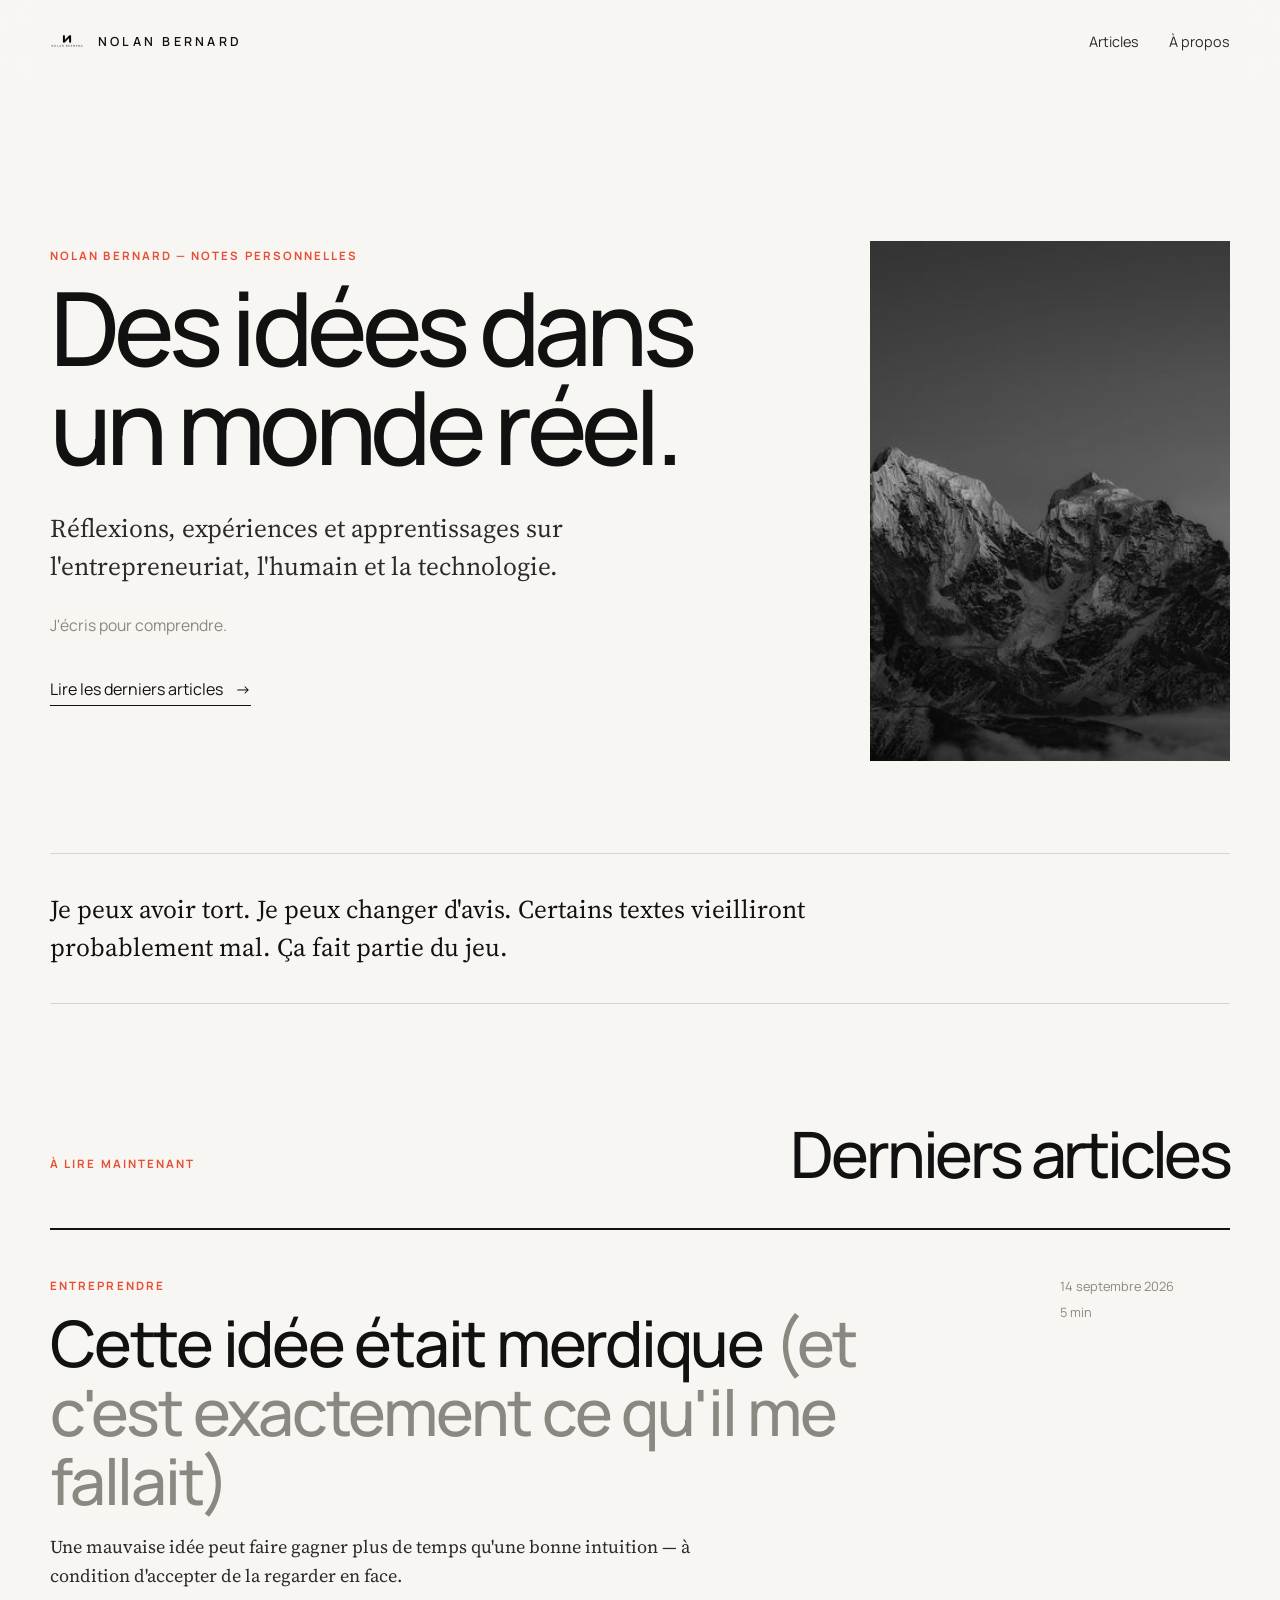
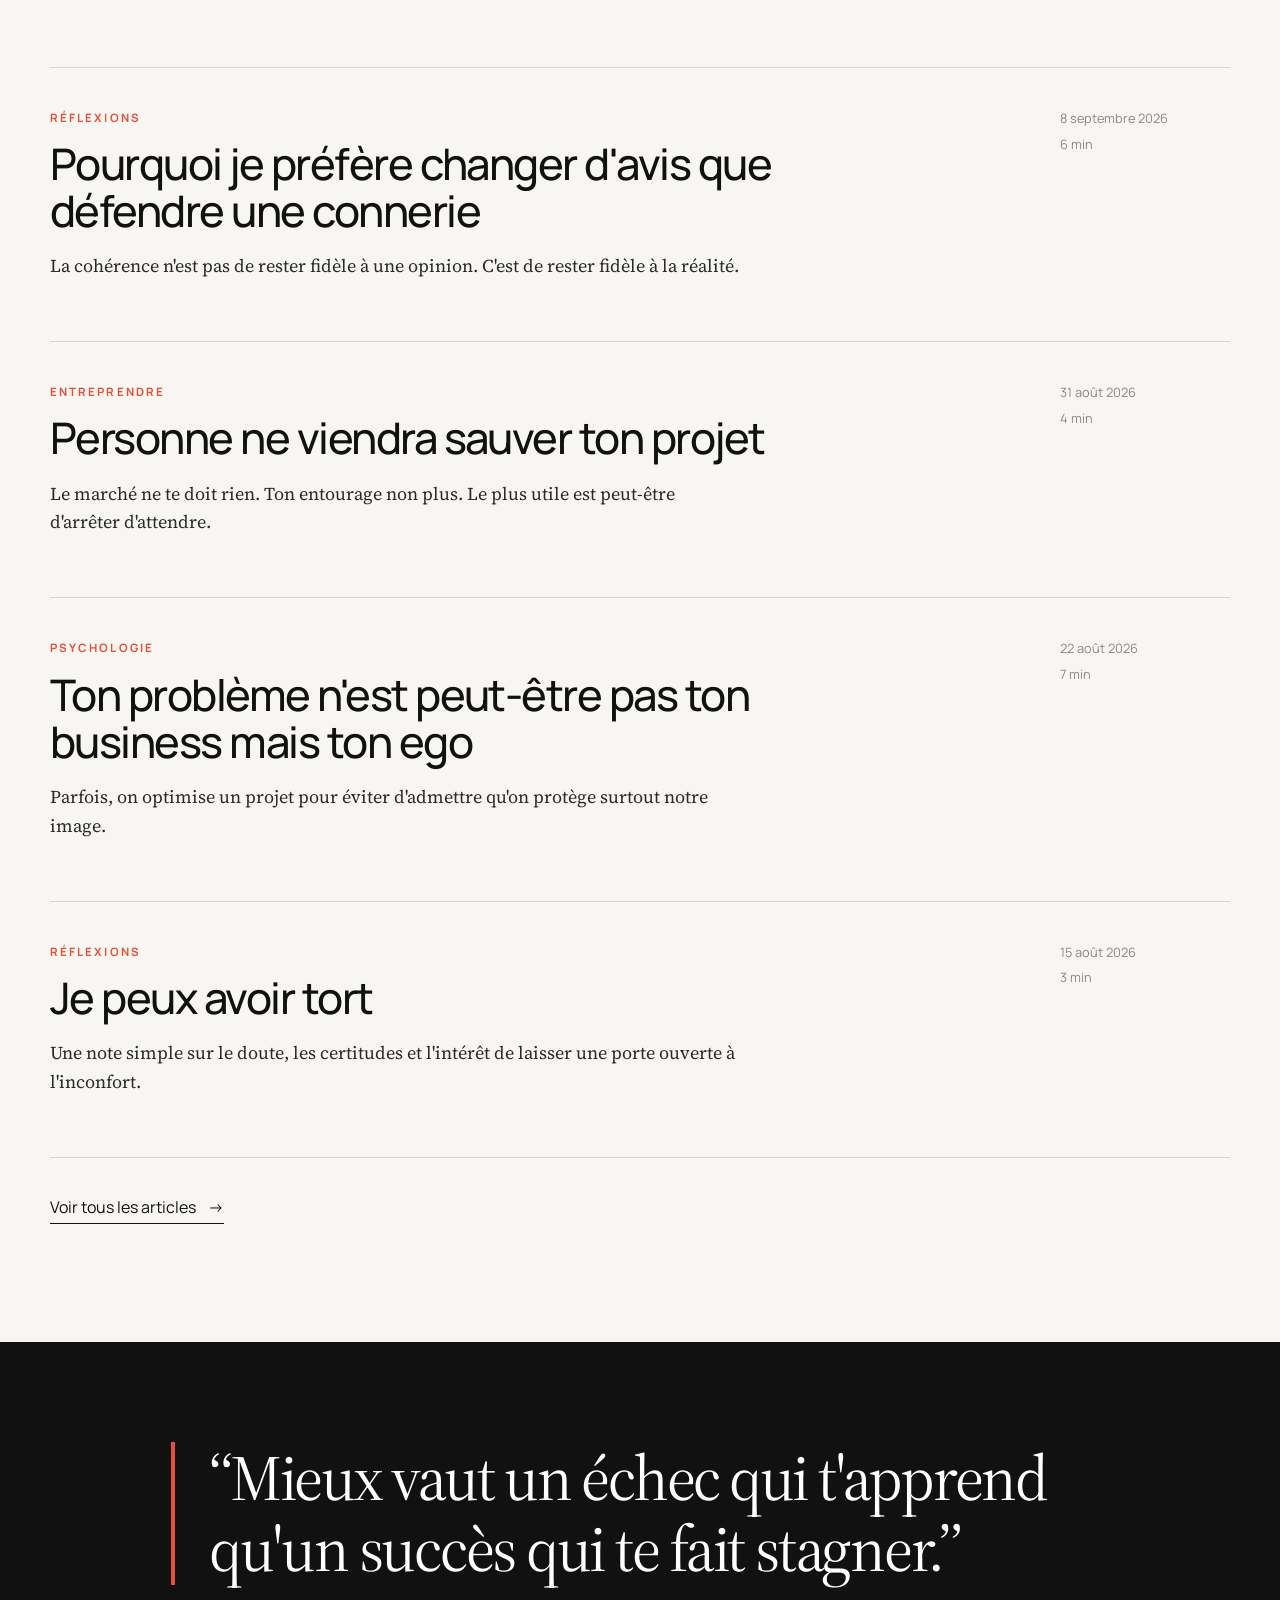
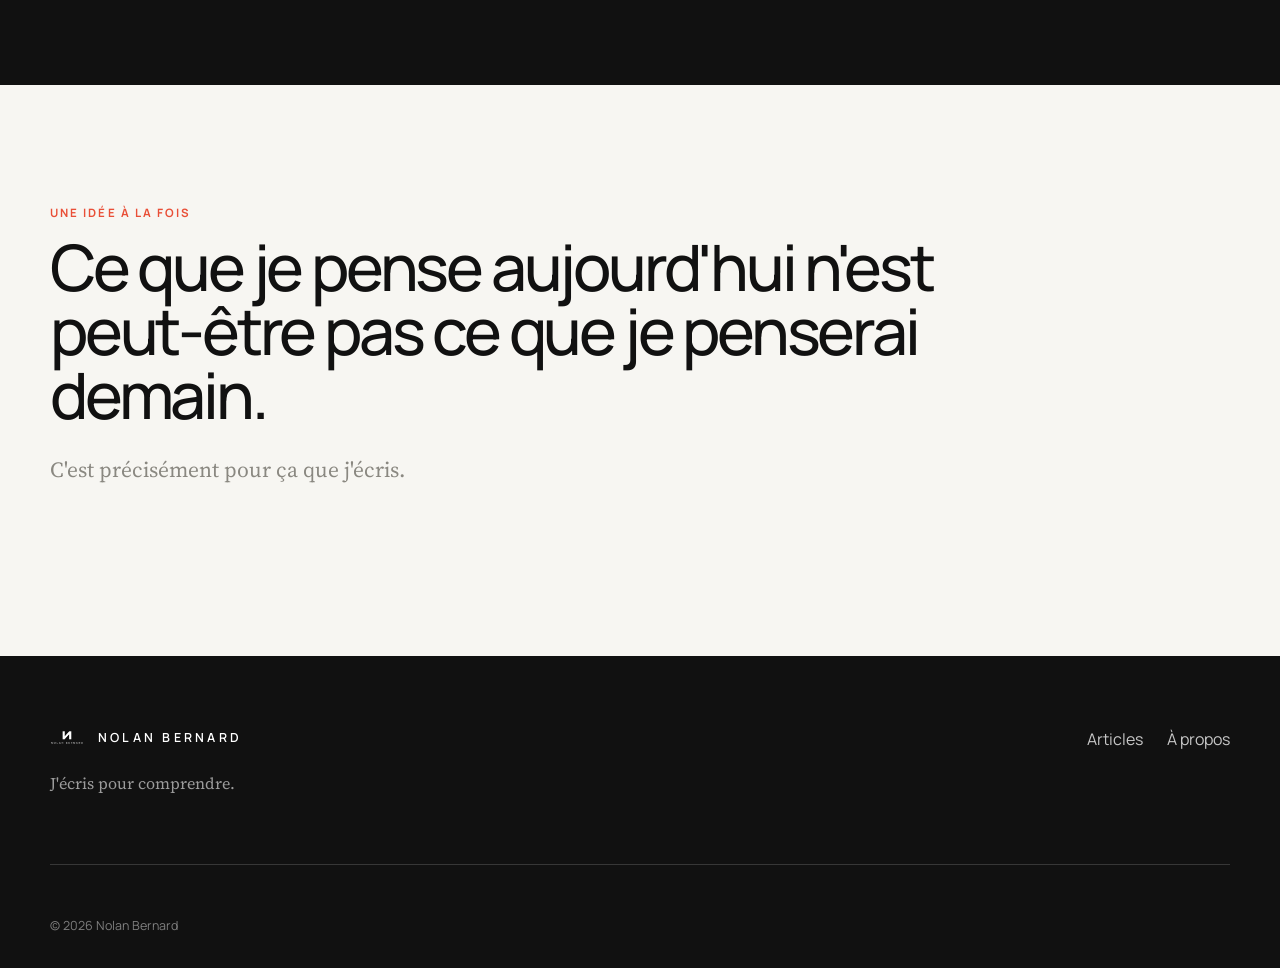
==== index.html @ 6514523e "Update index.html" ====
<!DOCTYPE html>
<html lang="fr">

<head>
  <meta charset="UTF-8">

  <meta name="viewport" content="width=device-width, initial-scale=1.0">

  <title>Nolan Bernard — Des idées dans un monde réel.</title>

  <meta
    name="description"
    content="Réflexions, expériences et apprentissages sur l'entrepreneuriat, l'humain et la technologie. J'écris pour comprendre."
  >

  <meta
    property="og:title"
    content="Nolan Bernard — Des idées dans un monde réel."
  >

  <meta
    property="og:description"
    content="Réflexions, expériences et apprentissages sur l'entrepreneuriat, l'humain et la technologie."
  >

  <meta property="og:type" content="website">

  <meta
    property="og:image"
    content="assets/logo-black.png"
  >

  <meta
    property="og:url"
    content="https://nolanbernard.fr/"
  >

  <link
    rel="icon"
    href="assets/favicon.png"
    type="image/png"
  >

  <link
    rel="preconnect"
    href="https://fonts.googleapis.com"
  >

  <link
    rel="preconnect"
    href="https://fonts.gstatic.com"
    crossorigin
  >

  <link
    href="https://fonts.googleapis.com/css2?family=Manrope:wght@400;500;600;700&family=Source+Serif+4:opsz,wght@8..60,400;8..60,500;8..60,600&display=swap"
    rel="stylesheet"
  >

  <link
    rel="stylesheet"
    href="style.css"
  >
</head>

<body>

  <header class="site-header" data-header>

    <div class="shell header-inner">

      <a
        class="brand"
        href="index.html"
        aria-label="Accueil Nolan Bernard"
      >

        <img
          src="assets/logo-black.png"
          alt="Logo Nolan Bernard"
          class="brand-logo"
          onerror="this.hidden=true"
        >

        <span class="brand-wordmark">
          NOLAN BERNARD
        </span>

      </a>

      <button
        class="menu-toggle"
        type="button"
        aria-label="Ouvrir le menu"
        aria-expanded="false"
        aria-controls="main-nav"
        data-menu-toggle
      >

        <span></span>
        <span></span>

      </button>

      <nav
        class="main-nav"
        id="main-nav"
        aria-label="Navigation principale"
        data-nav
      >

        <a href="articles.html">
          Articles
        </a>

        <a href="a-propos.html">
          À propos
        </a>

      </nav>

    </div>

  </header>


  <main>

    <!-- HERO -->

    <section class="hero shell reveal">

      <div class="hero-copy">

        <p class="eyebrow">
          Nolan Bernard — Notes personnelles
        </p>

        <h1>
          Des idées dans un monde réel.
        </h1>

        <p class="hero-lead">
          Réflexions, expériences et apprentissages sur
          l'entrepreneuriat, l'humain et la technologie.
        </p>

        <p class="hero-manifesto">
          J'écris pour comprendre.
        </p>

        <a
          class="text-link"
          href="#derniers-articles"
        >
          Lire les derniers articles
          <span aria-hidden="true">→</span>
        </a>

      </div>


      <div class="hero-visual">

        <img
          src="images/montagne.jpeg"
          alt="Paysage de montagne"
          class="hero-image"
        >

      </div>

    </section>


    <!-- MANIFESTE -->

    <section
      class="editorial-break shell reveal"
      aria-label="Manifeste"
    >

      <p>
        Je peux avoir tort.
        Je peux changer d'avis.
        Certains textes vieilliront probablement mal.
        Ça fait partie du jeu.
      </p>

    </section>


    <!-- ARTICLES -->

    <section
      class="articles-section shell"
      id="derniers-articles"
    >

      <div class="section-heading reveal">

        <p class="eyebrow">
          À lire maintenant
        </p>

        <h2>
          Derniers articles
        </h2>

      </div>


      <div class="featured-story reveal">

        <div>

          <p class="category">
            Entreprendre
          </p>

          <h3>

            <a href="articles/cette-idee-etait-merdique.html">

              Cette idée était merdique

              <span>
                (et c'est exactement ce qu'il me fallait)
              </span>

            </a>

          </h3>

          <p>
            Une mauvaise idée peut faire gagner plus de temps
            qu'une bonne intuition — à condition d'accepter
            de la regarder en face.
          </p>

        </div>


        <div class="story-meta">

          <time datetime="2026-09-14">
            14 septembre 2026
          </time>

          <span>
            5 min
          </span>

        </div>

      </div>


      <div class="story-list">


        <article class="story-row reveal">

          <div>

            <p class="category">
              Réflexions
            </p>

            <h3>

              <a href="articles/changer-davis.html">
                Pourquoi je préfère changer d'avis
                que défendre une connerie
              </a>

            </h3>

            <p>
              La cohérence n'est pas de rester fidèle
              à une opinion.
              C'est de rester fidèle à la réalité.
            </p>

          </div>


          <div class="story-meta">

            <time datetime="2026-09-08">
              8 septembre 2026
            </time>

            <span>
              6 min
            </span>

          </div>

        </article>


        <article class="story-row reveal">

          <div>

            <p class="category">
              Entreprendre
            </p>

            <h3>

              <a href="articles/personne-ne-viendra-sauver-ton-projet.html">
                Personne ne viendra sauver ton projet
              </a>

            </h3>

            <p>
              Le marché ne te doit rien.
              Ton entourage non plus.
              Le plus utile est peut-être d'arrêter d'attendre.
            </p>

          </div>


          <div class="story-meta">

            <time datetime="2026-08-31">
              31 août 2026
            </time>

            <span>
              4 min
            </span>

          </div>

        </article>


        <article class="story-row reveal">

          <div>

            <p class="category">
              Psychologie
            </p>

            <h3>

              <a href="articles/exemple-article.html">
                Ton problème n'est peut-être pas
                ton business mais ton ego
              </a>

            </h3>

            <p>
              Parfois, on optimise un projet
              pour éviter d'admettre qu'on protège
              surtout notre image.
            </p>

          </div>


          <div class="story-meta">

            <time datetime="2026-08-22">
              22 août 2026
            </time>

            <span>
              7 min
            </span>

          </div>

        </article>


        <article class="story-row reveal">

          <div>

            <p class="category">
              Réflexions
            </p>

            <h3>

              <a href="articles/je-peux-avoir-tort.html">
                Je peux avoir tort
              </a>

            </h3>

            <p>
              Une note simple sur le doute,
              les certitudes et l'intérêt
              de laisser une porte ouverte à l'inconfort.
            </p>

          </div>


          <div class="story-meta">

            <time datetime="2026-08-15">
              15 août 2026
            </time>

            <span>
              3 min
            </span>

          </div>

        </article>

      </div>


      <div class="section-end reveal">

        <a
          class="text-link"
          href="articles.html"
        >
          Voir tous les articles
          <span aria-hidden="true">→</span>
        </a>

      </div>

    </section>


    <!-- CITATION -->

    <section class="quote-band reveal">

      <div class="shell quote-band-inner">

        <span
          class="quote-rule"
          aria-hidden="true"
        ></span>

        <blockquote>
          “Mieux vaut un échec qui t'apprend
          qu'un succès qui te fait stagner.”
        </blockquote>

      </div>

    </section>


    <!-- FIN -->

    <section class="closing-note shell reveal">

      <p class="eyebrow">
        Une idée à la fois
      </p>

      <h2>
        Ce que je pense aujourd'hui
        n'est peut-être pas ce que je penserai demain.
      </h2>

      <p>
        C'est précisément pour ça que j'écris.
      </p>

    </section>

  </main>


  <footer class="site-footer">

    <div class="shell footer-grid">

      <div>

        <a
          class="footer-brand"
          href="index.html"
        >

          <img
            src="assets/logo-white.png"
            alt="Logo Nolan Bernard"
            onerror="this.hidden=true"
          >

          <span>
            NOLAN BERNARD
          </span>

        </a>

        <p>
          J'écris pour comprendre.
        </p>

      </div>


      <div class="footer-links">

        <a href="articles.html">
          Articles
        </a>

        <a href="a-propos.html">
          À propos
        </a>

      </div>


      <div class="footer-bottom">

        <span>
          © <span data-year></span> Nolan Bernard
        </span>

      </div>

    </div>

  </footer>


  <script
    src="script.js"
    defer
  ></script>

</body>

</html>
---- style.css ----
:root {
  --ink: #111111;
  --paper: #F7F6F2;
  --white: #FFFFFF;
  --muted: #8A8881;
  --charcoal: #2A2A2A;
  --accent: #E94F37;
  --line: rgba(17, 17, 17, 0.14);
  --shell: min(1180px, calc(100% - 48px));
  --serif: "Source Serif 4", Georgia, serif;
  --sans: "Manrope", Arial, sans-serif;
}

* { box-sizing: border-box; }
html { scroll-behavior: smooth; }
body {
  margin: 0;
  background: var(--paper);
  color: var(--ink);
  font-family: var(--sans);
  -webkit-font-smoothing: antialiased;
}
body.menu-open { overflow: hidden; }
img { display: block; max-width: 100%; }
a { color: inherit; }
button, input { font: inherit; }
button { color: inherit; }
::selection { background: var(--ink); color: var(--white); }

.shell { width: var(--shell); margin-inline: auto; }
.sr-only {
  position: absolute;
  width: 1px;
  height: 1px;
  padding: 0;
  margin: -1px;
  overflow: hidden;
  clip: rect(0, 0, 0, 0);
  white-space: nowrap;
  border: 0;
}

:focus-visible {
  outline: 2px solid var(--accent);
  outline-offset: 4px;
}

.site-header {
  position: sticky;
  top: 0;
  z-index: 50;
  background: rgba(247, 246, 242, 0.88);
  backdrop-filter: blur(12px);
  border-bottom: 1px solid transparent;
  transition: border-color .25s ease, background .25s ease;
}
.site-header.is-scrolled { border-bottom-color: var(--line); }
.header-inner {
  min-height: 82px;
  display: flex;
  align-items: center;
  justify-content: space-between;
  gap: 32px;
}
.brand, .footer-brand {
  display: inline-flex;
  align-items: center;
  gap: 14px;
  text-decoration: none;
}
.brand-logo { width: 34px; max-height: 36px; object-fit: contain; }
.brand-wordmark, .footer-brand span {
  font-size: .78rem;
  letter-spacing: .26em;
  font-weight: 600;
}
.main-nav { display: flex; gap: 30px; align-items: center; }
.main-nav a {
  position: relative;
  font-size: .9rem;
  text-decoration: none;
  color: var(--charcoal);
}
.main-nav a::after {
  content: "";
  position: absolute;
  left: 0;
  right: 100%;
  bottom: -5px;
  height: 1px;
  background: var(--accent);
  transition: right .2s ease;
}
.main-nav a:hover::after,
.main-nav a[aria-current="page"]::after { right: 0; }
.menu-toggle { display: none; }

.eyebrow, .category {
  margin: 0 0 14px;
  font-size: .72rem;
  line-height: 1.4;
  text-transform: uppercase;
  letter-spacing: .18em;
  font-weight: 700;
  color: var(--accent);
}

.hero {
  min-height: 78vh;
  display: grid;
  grid-template-columns: minmax(0, 1.35fr) minmax(280px, .65fr);
  align-items: center;
  gap: 72px;
  padding-block: 110px 92px;
}
.hero h1, .page-intro h1, .about h1, .article-hero h1 {
  margin: 0;
  font-weight: 500;
  letter-spacing: -.055em;
  line-height: .96;
}
.hero h1 { max-width: 830px; font-size: clamp(4rem, 8vw, 8.3rem); }
.hero-lead {
  max-width: 680px;
  margin: 34px 0 0;
  font-family: var(--serif);
  font-size: clamp(1.25rem, 2vw, 1.62rem);
  line-height: 1.5;
  color: var(--charcoal);
}
.hero-manifesto { margin: 28px 0 42px; font-size: .98rem; color: var(--muted); }
.text-link {
  display: inline-flex;
  gap: 12px;
  align-items: center;
  text-decoration: none;
  border-bottom: 1px solid var(--ink);
  padding-bottom: 5px;
  transition: color .2s ease, border-color .2s ease;
}
.text-link:hover { color: var(--accent); border-color: var(--accent); }
.hero-visual { align-self: stretch; display: flex; align-items: center; justify-content: flex-end; }
.visual-frame {
  width: min(100%, 330px);
  aspect-ratio: 4 / 5;
  background: var(--ink);
  color: var(--white);
  padding: 30px;
  display: flex;
  flex-direction: column;
  justify-content: space-between;
}
.visual-mark { font-size: 3.8rem; letter-spacing: -.18em; opacity: .94; }
.visual-frame p { margin: 0; font-size: 1.35rem; line-height: 1.4; letter-spacing: -.03em; }

.editorial-break {
  border-top: 1px solid var(--line);
  border-bottom: 1px solid var(--line);
  padding-block: 36px;
}
.editorial-break p {
  margin: 0;
  max-width: 900px;
  font-family: var(--serif);
  font-size: clamp(1.2rem, 2vw, 1.65rem);
  line-height: 1.5;
}

.articles-section { padding-block: 118px; }
.section-heading { display: flex; justify-content: space-between; align-items: end; margin-bottom: 42px; }
.section-heading h2, .closing-note h2 {
  margin: 0;
  font-size: clamp(2.5rem, 5vw, 5rem);
  line-height: 1;
  letter-spacing: -.05em;
  font-weight: 500;
}
.featured-story {
  display: grid;
  grid-template-columns: minmax(0, 1fr) 170px;
  gap: 60px;
  padding: 48px 0 58px;
  border-top: 2px solid var(--ink);
  border-bottom: 1px solid var(--line);
}
.featured-story h3, .story-row h3, .archive-item h2 {
  margin: 0;
  line-height: 1.08;
  letter-spacing: -.035em;
  font-weight: 500;
}
.featured-story h3 { max-width: 880px; font-size: clamp(2.5rem, 5vw, 5.2rem); }
.featured-story h3 span { color: var(--muted); }
.featured-story h3 a, .story-row h3 a, .archive-item h2 a { text-decoration: none; }
.featured-story h3 a:hover, .story-row h3 a:hover, .archive-item h2 a:hover { color: var(--accent); }
.featured-story > div > p:not(.category), .story-row > div > p:not(.category), .archive-item-main > p {
  max-width: 690px;
  font-family: var(--serif);
  font-size: 1.13rem;
  line-height: 1.6;
  color: var(--charcoal);
}
.story-list { border-bottom: 1px solid var(--line); }
.story-row {
  display: grid;
  grid-template-columns: minmax(0, 1fr) 170px;
  gap: 60px;
  padding: 42px 0;
  border-top: 1px solid var(--line);
}
.story-row:first-child { border-top: 0; }
.story-row h3 { max-width: 850px; font-size: clamp(1.8rem, 3.4vw, 3.3rem); }
.story-meta {
  display: flex;
  flex-direction: column;
  gap: 8px;
  align-items: flex-start;
  justify-content: flex-start;
  color: var(--muted);
  font-size: .8rem;
  line-height: 1.4;
}
.section-end { padding-top: 38px; }

.quote-band { background: var(--ink); color: var(--white); padding-block: 100px; }
.quote-band-inner { display: grid; grid-template-columns: 4px minmax(0, 900px); gap: 34px; justify-content: center; }
.quote-rule { background: var(--accent); }
.quote-band blockquote {
  margin: 0;
  font-family: var(--serif);
  font-size: clamp(2rem, 5vw, 4.8rem);
  line-height: 1.12;
  letter-spacing: -.035em;
}
.closing-note { padding-block: 120px 150px; }
.closing-note h2 { max-width: 980px; }
.closing-note > p:last-child { margin-top: 28px; font-family: var(--serif); font-size: 1.35rem; color: var(--muted); }

.page-intro { padding-block: 112px 74px; border-bottom: 1px solid var(--line); }
.page-intro h1 { font-size: clamp(4rem, 9vw, 8rem); }
.page-intro > p:last-child { margin: 28px 0 0; font-family: var(--serif); font-size: 1.35rem; color: var(--charcoal); }
.archive { padding-block: 44px 120px; }
.archive-tools { display: flex; align-items: center; justify-content: space-between; gap: 28px; padding-bottom: 30px; }
.filter-group { display: flex; flex-wrap: wrap; gap: 10px; }
.filter-btn {
  appearance: none;
  border: 0;
  border-bottom: 1px solid transparent;
  background: transparent;
  padding: 6px 0;
  margin-right: 16px;
  cursor: pointer;
  font-size: .86rem;
  color: var(--muted);
}
.filter-btn:hover, .filter-btn.is-active { color: var(--ink); border-color: var(--accent); }
.search-field input {
  width: min(310px, 100%);
  border: 0;
  border-bottom: 1px solid var(--line);
  background: transparent;
  padding: 10px 0;
  color: var(--ink);
  outline: none;
}
.search-field input:focus { border-color: var(--ink); }
.archive-count { margin: 0; padding: 20px 0; border-top: 1px solid var(--line); color: var(--muted); font-size: .8rem; }
.archive-list { border-top: 1px solid var(--line); }
.archive-item {
  display: grid;
  grid-template-columns: 130px minmax(0, 1fr) 150px;
  gap: 30px;
  padding: 38px 0 44px;
  border-bottom: 1px solid var(--line);
}
.archive-item[hidden] { display: none; }
.archive-item h2 { font-size: clamp(1.8rem, 3vw, 3rem); }
.empty-state { padding: 60px 0; font-family: var(--serif); font-size: 1.25rem; color: var(--muted); }

.about {
  min-height: 70vh;
  display: grid;
  grid-template-columns: minmax(0, 1.25fr) minmax(260px, .55fr);
  gap: 90px;
  padding-block: 120px 150px;
  align-items: start;
}
.about h1 { max-width: 820px; font-size: clamp(4rem, 8vw, 7.5rem); }
.about-text { max-width: 720px; margin-top: 54px; }
.about-text p {
  margin: 0 0 1.15em;
  font-family: var(--serif);
  font-size: clamp(1.28rem, 2vw, 1.6rem);
  line-height: 1.55;
}
.about-signature { padding-top: 18px; font-weight: 600; }
.portrait-placeholder {
  position: sticky;
  top: 118px;
  aspect-ratio: 4/5;
  background: var(--charcoal);
  color: rgba(255,255,255,.65);
  display: grid;
  place-items: center;
}
.portrait-placeholder div { text-align: center; text-transform: uppercase; letter-spacing: .16em; font-size: .72rem; }
.portrait-placeholder small { display: block; margin-top: 7px; opacity: .55; }

.article-page { padding-bottom: 130px; }
.article-hero { width: min(980px, calc(100% - 48px)); margin: 0 auto; padding: 110px 0 65px; }
.article-hero h1 { font-size: clamp(3.5rem, 7vw, 7rem); }
.article-deck {
  max-width: 820px;
  margin: 34px 0 0;
  font-family: var(--serif);
  font-size: clamp(1.35rem, 2.3vw, 1.8rem);
  line-height: 1.5;
  color: var(--charcoal);
}
.article-meta { display: flex; gap: 18px; margin-top: 30px; color: var(--muted); font-size: .82rem; }
.article-rule { width: min(980px, calc(100% - 48px)); margin: 0 auto 62px; border: 0; border-top: 1px solid var(--line); }
.article-body { width: min(700px, calc(100% - 48px)); margin: 0 auto; font-family: var(--serif); font-size: clamp(1.18rem, 1.7vw, 1.3rem); line-height: 1.76; }
.article-body p { margin: 0 0 1.45em; }
.article-body h2, .article-body h3 { font-family: var(--sans); line-height: 1.12; letter-spacing: -.035em; }
.article-body h2 { margin: 2.2em 0 .75em; font-size: clamp(2rem, 4vw, 3.2rem); }
.article-body h3 { margin: 2em 0 .65em; font-size: 1.55rem; }
.article-body a { text-decoration-color: var(--accent); text-underline-offset: 3px; }
.article-body ul, .article-body ol { padding-left: 1.2em; margin: 0 0 1.5em; }
.article-body li { margin: .45em 0; }
.article-body blockquote {
  margin: 2.2em -70px;
  padding: 34px 40px 34px 36px;
  background: var(--ink);
  color: var(--white);
  border-left: 4px solid var(--accent);
  font-size: clamp(1.55rem, 3vw, 2.35rem);
  line-height: 1.35;
}
.article-body hr { border: 0; border-top: 1px solid var(--line); margin: 3em 0; }
.article-body img { margin: 2.2em 0; width: 100%; height: auto; }
.article-next { width: min(980px, calc(100% - 48px)); margin: 100px auto 0; border-top: 1px solid var(--line); padding-top: 28px; }
.article-next a { text-decoration: none; }
.article-next small { display: block; color: var(--accent); text-transform: uppercase; letter-spacing: .16em; margin-bottom: 12px; }
.article-next strong { font-size: clamp(1.7rem, 3vw, 2.8rem); font-weight: 500; letter-spacing: -.035em; }

.site-footer { background: var(--ink); color: var(--white); padding: 72px 0 34px; }
.footer-grid { display: grid; grid-template-columns: 1fr auto; gap: 70px; }
.footer-brand img { width: 34px; max-height: 36px; object-fit: contain; }
.footer-grid > div:first-child > p { color: rgba(255,255,255,.58); margin: 22px 0 0; font-family: var(--serif); }
.footer-links { display: flex; gap: 24px; align-items: flex-start; }
.footer-links a { text-decoration: none; color: rgba(255,255,255,.76); }
.footer-links a:hover { color: var(--white); }
.footer-bottom { grid-column: 1 / -1; padding-top: 52px; border-top: 1px solid rgba(255,255,255,.16); color: rgba(255,255,255,.46); font-size: .78rem; }

.reveal { opacity: 0; transform: translateY(10px); transition: opacity .55s ease, transform .55s ease; }
.reveal.is-visible { opacity: 1; transform: none; }
@media (prefers-reduced-motion: reduce) {
  html { scroll-behavior: auto; }
  .reveal { opacity: 1; transform: none; transition: none; }
  *, *::before, *::after { animation-duration: .001ms !important; transition-duration: .001ms !important; }
}

@media (max-width: 1024px) {
  :root { --shell: min(100% - 40px, 940px); }
  .hero { grid-template-columns: 1fr .48fr; gap: 42px; min-height: auto; }
  .hero h1 { font-size: clamp(4rem, 9vw, 6.5rem); }
  .archive-item { grid-template-columns: 110px 1fr 130px; }
  .about { gap: 50px; }
}

@media (max-width: 768px) {
  :root { --shell: calc(100% - 32px); }
  .header-inner { min-height: 72px; }
  .menu-toggle {
    display: flex;
    width: 38px;
    height: 38px;
    border: 0;
    background: transparent;
    padding: 10px 7px;
    flex-direction: column;
    justify-content: center;
    gap: 6px;
    cursor: pointer;
    z-index: 60;
  }
  .menu-toggle span { width: 100%; height: 1px; background: var(--ink); transition: transform .2s ease; }
  .menu-toggle[aria-expanded="true"] span:first-child { transform: translateY(3.5px) rotate(45deg); }
  .menu-toggle[aria-expanded="true"] span:last-child { transform: translateY(-3.5px) rotate(-45deg); }
  .main-nav {
    position: fixed;
    inset: 0;
    background: var(--paper);
    display: flex;
    flex-direction: column;
    justify-content: center;
    align-items: flex-start;
    padding: 90px 28px;
    gap: 24px;
    transform: translateX(100%);
    visibility: hidden;
    transition: transform .25s ease, visibility .25s ease;
  }
  .main-nav.is-open { transform: translateX(0); visibility: visible; }
  .main-nav a { font-size: clamp(2.2rem, 10vw, 4rem); letter-spacing: -.04em; }
  .brand-wordmark { font-size: .67rem; }

  .hero { grid-template-columns: 1fr; padding-block: 72px 78px; gap: 56px; }
  .hero h1 { font-size: clamp(3.6rem, 17vw, 6.2rem); }
  .hero-visual { justify-content: flex-start; }
  .visual-frame { width: min(78vw, 330px); }
  .articles-section { padding-block: 90px; }
  .section-heading { display: block; }
  .featured-story, .story-row { grid-template-columns: 1fr; gap: 18px; }
  .featured-story h3 { font-size: clamp(2.5rem, 10vw, 4rem); }
  .story-row h3 { font-size: clamp(2rem, 7vw, 2.8rem); }
  .story-meta { flex-direction: row; }
  .quote-band { padding-block: 72px; }
  .quote-band-inner { grid-template-columns: 3px 1fr; gap: 22px; }
  .closing-note { padding-block: 90px 110px; }

  .page-intro { padding-block: 80px 56px; }
  .page-intro h1 { font-size: clamp(4rem, 18vw, 6.5rem); }
  .archive-tools { align-items: stretch; flex-direction: column; }
  .search-field input { width: 100%; }
  .archive-item { grid-template-columns: 1fr; gap: 12px; }
  .archive-item .story-meta { margin-top: 4px; }

  .about { grid-template-columns: 1fr; padding-block: 80px 100px; gap: 60px; }
  .about h1 { font-size: clamp(3.8rem, 16vw, 6rem); }
  .portrait-placeholder { position: static; width: min(78vw, 380px); }

  .article-hero, .article-rule, .article-next { width: calc(100% - 32px); }
  .article-hero { padding-top: 80px; }
  .article-body { width: calc(100% - 32px); }
  .article-body blockquote { margin-inline: 0; }
  .footer-grid { grid-template-columns: 1fr; gap: 44px; }
  .footer-links { flex-direction: column; }
  .footer-bottom { grid-column: auto; }
}

@media (max-width: 430px) {
  :root { --shell: calc(100% - 24px); }
  .brand-logo { width: 30px; }
  .brand-wordmark { font-size: .6rem; letter-spacing: .2em; }
  .hero { padding-top: 56px; }
  .hero h1 { font-size: clamp(3.2rem, 16.8vw, 4.6rem); }
  .hero-lead { font-size: 1.18rem; }
  .visual-frame { width: 100%; aspect-ratio: 5 / 4; }
  .featured-story { padding-top: 34px; }
  .filter-btn { margin-right: 8px; }
  .article-hero h1 { font-size: clamp(3rem, 14vw, 4.2rem); }
  .article-body { font-size: 1.15rem; }
}
.hero-visual {
  width: 100%;
  margin-top: 48px;
  overflow: hidden;
}

.hero-image {
  width: 100%;
  height: 520px;
  object-fit: cover;
  display: block;
  filter: grayscale(100%);
}

@media (max-width: 768px) {
  .hero-image {
    height: 320px;
  }
}
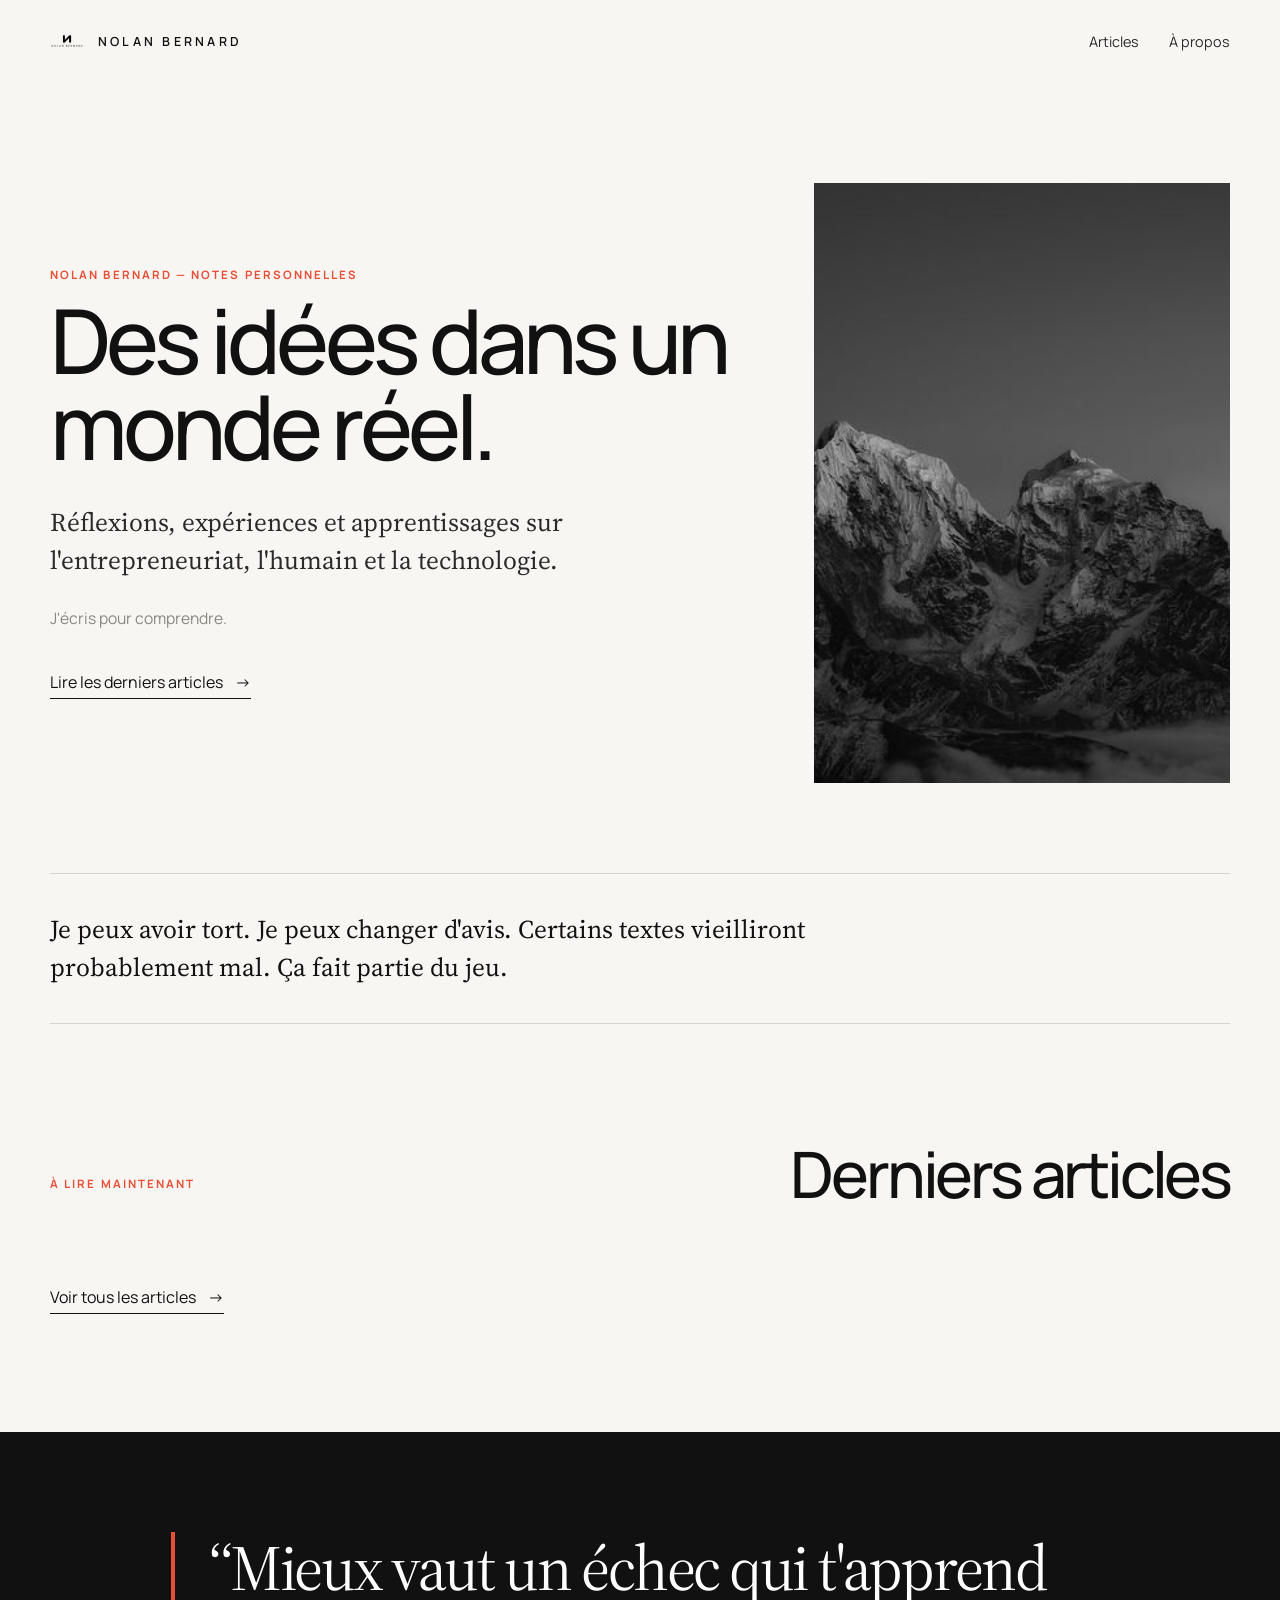
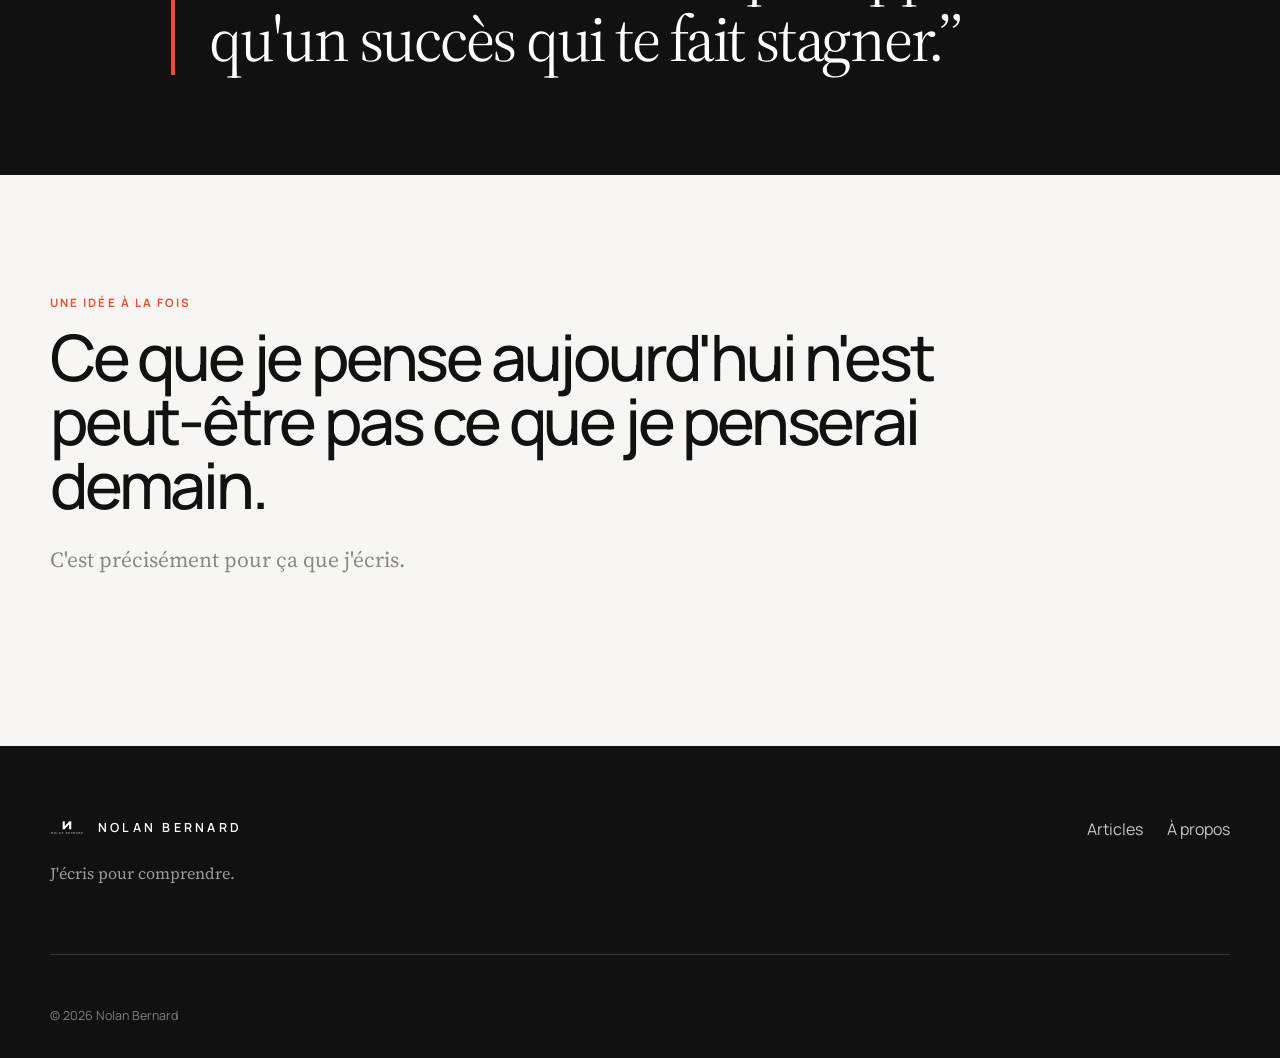
==== commit 1f93bf75: "Update index.html" ====
--- a/index.html
+++ b/index.html
@@ -192,251 +192,23 @@
 
     <!-- ARTICLES -->
 
-    <section
-      class="articles-section shell"
-      id="derniers-articles"
-    >
-
-      <div class="section-heading reveal">
-
-        <p class="eyebrow">
-          À lire maintenant
-        </p>
-
-        <h2>
-          Derniers articles
-        </h2>
-
-      </div>
-
-
-      <div class="featured-story reveal">
-
-        <div>
-
-          <p class="category">
-            Entreprendre
-          </p>
-
-          <h3>
-
-            <a href="articles/cette-idee-etait-merdique.html">
-
-              Cette idée était merdique
-
-              <span>
-                (et c'est exactement ce qu'il me fallait)
-              </span>
-
-            </a>
-
-          </h3>
-
-          <p>
-            Une mauvaise idée peut faire gagner plus de temps
-            qu'une bonne intuition — à condition d'accepter
-            de la regarder en face.
-          </p>
-
-        </div>
-
-
-        <div class="story-meta">
-
-          <time datetime="2026-09-14">
-            14 septembre 2026
-          </time>
-
-          <span>
-            5 min
-          </span>
-
-        </div>
-
-      </div>
-
-
-      <div class="story-list">
-
-
-        <article class="story-row reveal">
-
-          <div>
-
-            <p class="category">
-              Réflexions
-            </p>
-
-            <h3>
-
-              <a href="articles/changer-davis.html">
-                Pourquoi je préfère changer d'avis
-                que défendre une connerie
-              </a>
-
-            </h3>
-
-            <p>
-              La cohérence n'est pas de rester fidèle
-              à une opinion.
-              C'est de rester fidèle à la réalité.
-            </p>
-
-          </div>
-
-
-          <div class="story-meta">
-
-            <time datetime="2026-09-08">
-              8 septembre 2026
-            </time>
-
-            <span>
-              6 min
-            </span>
-
-          </div>
-
-        </article>
-
-
-        <article class="story-row reveal">
-
-          <div>
-
-            <p class="category">
-              Entreprendre
-            </p>
-
-            <h3>
-
-              <a href="articles/personne-ne-viendra-sauver-ton-projet.html">
-                Personne ne viendra sauver ton projet
-              </a>
-
-            </h3>
-
-            <p>
-              Le marché ne te doit rien.
-              Ton entourage non plus.
-              Le plus utile est peut-être d'arrêter d'attendre.
-            </p>
-
-          </div>
-
-
-          <div class="story-meta">
-
-            <time datetime="2026-08-31">
-              31 août 2026
-            </time>
-
-            <span>
-              4 min
-            </span>
-
-          </div>
-
-        </article>
-
-
-        <article class="story-row reveal">
-
-          <div>
-
-            <p class="category">
-              Psychologie
-            </p>
-
-            <h3>
-
-              <a href="articles/exemple-article.html">
-                Ton problème n'est peut-être pas
-                ton business mais ton ego
-              </a>
-
-            </h3>
-
-            <p>
-              Parfois, on optimise un projet
-              pour éviter d'admettre qu'on protège
-              surtout notre image.
-            </p>
-
-          </div>
-
-
-          <div class="story-meta">
-
-            <time datetime="2026-08-22">
-              22 août 2026
-            </time>
-
-            <span>
-              7 min
-            </span>
-
-          </div>
-
-        </article>
-
-
-        <article class="story-row reveal">
-
-          <div>
-
-            <p class="category">
-              Réflexions
-            </p>
-
-            <h3>
-
-              <a href="articles/je-peux-avoir-tort.html">
-                Je peux avoir tort
-              </a>
-
-            </h3>
-
-            <p>
-              Une note simple sur le doute,
-              les certitudes et l'intérêt
-              de laisser une porte ouverte à l'inconfort.
-            </p>
-
-          </div>
-
-
-          <div class="story-meta">
-
-            <time datetime="2026-08-15">
-              15 août 2026
-            </time>
-
-            <span>
-              3 min
-            </span>
-
-          </div>
-
-        </article>
-
-      </div>
-
-
-      <div class="section-end reveal">
-
-        <a
-          class="text-link"
-          href="articles.html"
-        >
-          Voir tous les articles
-          <span aria-hidden="true">→</span>
-        </a>
-
-      </div>
-
-    </section>
-
+<section class="articles-section shell" id="derniers-articles">
+
+  <div class="section-heading reveal">
+    <p class="eyebrow">À lire maintenant</p>
+    <h2>Derniers articles</h2>
+  </div>
+
+  <div id="home-latest-articles"></div>
+
+  <div class="section-end reveal">
+    <a class="text-link" href="articles.html">
+      Voir tous les articles
+      <span aria-hidden="true">→</span>
+    </a>
+  </div>
+
+</section>
 
     <!-- CITATION -->
 
--- a/style.css
+++ b/style.css
@@ -6,13 +6,26 @@
   --charcoal: #2A2A2A;
   --accent: #E94F37;
   --line: rgba(17, 17, 17, 0.14);
+
   --shell: min(1180px, calc(100% - 48px));
+
   --serif: "Source Serif 4", Georgia, serif;
   --sans: "Manrope", Arial, sans-serif;
 }
 
-* { box-sizing: border-box; }
-html { scroll-behavior: smooth; }
+
+/* ========================================
+   BASE
+======================================== */
+
+* {
+  box-sizing: border-box;
+}
+
+html {
+  scroll-behavior: smooth;
+}
+
 body {
   margin: 0;
   background: var(--paper);
@@ -20,14 +33,39 @@
   font-family: var(--sans);
   -webkit-font-smoothing: antialiased;
 }
-body.menu-open { overflow: hidden; }
-img { display: block; max-width: 100%; }
-a { color: inherit; }
-button, input { font: inherit; }
-button { color: inherit; }
-::selection { background: var(--ink); color: var(--white); }
-
-.shell { width: var(--shell); margin-inline: auto; }
+
+body.menu-open {
+  overflow: hidden;
+}
+
+img {
+  display: block;
+  max-width: 100%;
+}
+
+a {
+  color: inherit;
+}
+
+button,
+input {
+  font: inherit;
+}
+
+button {
+  color: inherit;
+}
+
+::selection {
+  background: var(--ink);
+  color: var(--white);
+}
+
+.shell {
+  width: var(--shell);
+  margin-inline: auto;
+}
+
 .sr-only {
   position: absolute;
   width: 1px;
@@ -45,429 +83,1503 @@
   outline-offset: 4px;
 }
 
+
+/* ========================================
+   HEADER
+======================================== */
+
 .site-header {
   position: sticky;
   top: 0;
   z-index: 50;
+
   background: rgba(247, 246, 242, 0.88);
   backdrop-filter: blur(12px);
+
   border-bottom: 1px solid transparent;
-  transition: border-color .25s ease, background .25s ease;
-}
-.site-header.is-scrolled { border-bottom-color: var(--line); }
+
+  transition:
+    border-color 0.25s ease,
+    background 0.25s ease;
+}
+
+.site-header.is-scrolled {
+  border-bottom-color: var(--line);
+}
+
 .header-inner {
   min-height: 82px;
+
   display: flex;
   align-items: center;
   justify-content: space-between;
+
   gap: 32px;
 }
-.brand, .footer-brand {
+
+.brand,
+.footer-brand {
   display: inline-flex;
   align-items: center;
   gap: 14px;
+
   text-decoration: none;
 }
-.brand-logo { width: 34px; max-height: 36px; object-fit: contain; }
-.brand-wordmark, .footer-brand span {
-  font-size: .78rem;
-  letter-spacing: .26em;
+
+.brand-logo {
+  width: 34px;
+  max-height: 36px;
+  object-fit: contain;
+}
+
+.brand-wordmark,
+.footer-brand span {
+  font-size: 0.78rem;
+  letter-spacing: 0.26em;
   font-weight: 600;
 }
-.main-nav { display: flex; gap: 30px; align-items: center; }
+
+
+/* ========================================
+   NAVIGATION
+======================================== */
+
+.main-nav {
+  display: flex;
+  align-items: center;
+  gap: 30px;
+}
+
 .main-nav a {
   position: relative;
-  font-size: .9rem;
+
+  font-size: 0.9rem;
+  color: var(--charcoal);
+
   text-decoration: none;
-  color: var(--charcoal);
-}
+}
+
 .main-nav a::after {
   content: "";
+
   position: absolute;
   left: 0;
   right: 100%;
   bottom: -5px;
+
   height: 1px;
+
   background: var(--accent);
-  transition: right .2s ease;
-}
+
+  transition: right 0.2s ease;
+}
+
 .main-nav a:hover::after,
-.main-nav a[aria-current="page"]::after { right: 0; }
-.menu-toggle { display: none; }
-
-.eyebrow, .category {
+.main-nav a[aria-current="page"]::after {
+  right: 0;
+}
+
+.menu-toggle {
+  display: none;
+}
+
+
+/* ========================================
+   PETITS TITRES
+======================================== */
+
+.eyebrow,
+.category {
   margin: 0 0 14px;
-  font-size: .72rem;
+
+  font-size: 0.72rem;
   line-height: 1.4;
+
   text-transform: uppercase;
-  letter-spacing: .18em;
+  letter-spacing: 0.18em;
+
   font-weight: 700;
+
   color: var(--accent);
 }
+
+
+/* ========================================
+   HERO ACCUEIL
+======================================== */
 
 .hero {
   min-height: 78vh;
+
   display: grid;
-  grid-template-columns: minmax(0, 1.35fr) minmax(280px, .65fr);
+
+  grid-template-columns:
+    minmax(0, 1.25fr)
+    minmax(300px, 0.75fr);
+
   align-items: center;
-  gap: 72px;
-  padding-block: 110px 92px;
-}
-.hero h1, .page-intro h1, .about h1, .article-hero h1 {
+
+  gap: 70px;
+
+  padding-top: 100px;
+  padding-bottom: 90px;
+}
+
+.hero-copy {
+  min-width: 0;
+}
+
+.hero h1,
+.page-intro h1,
+.about h1,
+.article-hero h1 {
   margin: 0;
+
   font-weight: 500;
-  letter-spacing: -.055em;
-  line-height: .96;
-}
-.hero h1 { max-width: 830px; font-size: clamp(4rem, 8vw, 8.3rem); }
+
+  letter-spacing: -0.055em;
+
+  line-height: 0.96;
+}
+
+.hero h1 {
+  max-width: 830px;
+
+  font-size: clamp(
+    4rem,
+    7vw,
+    7.8rem
+  );
+}
+
 .hero-lead {
   max-width: 680px;
+
   margin: 34px 0 0;
+
   font-family: var(--serif);
-  font-size: clamp(1.25rem, 2vw, 1.62rem);
+
+  font-size: clamp(
+    1.25rem,
+    2vw,
+    1.62rem
+  );
+
   line-height: 1.5;
+
   color: var(--charcoal);
 }
-.hero-manifesto { margin: 28px 0 42px; font-size: .98rem; color: var(--muted); }
+
+.hero-manifesto {
+  margin: 28px 0 42px;
+
+  font-size: 0.98rem;
+
+  color: var(--muted);
+}
+
 .text-link {
   display: inline-flex;
+
   gap: 12px;
+
   align-items: center;
+
   text-decoration: none;
+
   border-bottom: 1px solid var(--ink);
+
   padding-bottom: 5px;
-  transition: color .2s ease, border-color .2s ease;
-}
-.text-link:hover { color: var(--accent); border-color: var(--accent); }
-.hero-visual { align-self: stretch; display: flex; align-items: center; justify-content: flex-end; }
-.visual-frame {
-  width: min(100%, 330px);
-  aspect-ratio: 4 / 5;
-  background: var(--ink);
-  color: var(--white);
-  padding: 30px;
-  display: flex;
-  flex-direction: column;
-  justify-content: space-between;
-}
-.visual-mark { font-size: 3.8rem; letter-spacing: -.18em; opacity: .94; }
-.visual-frame p { margin: 0; font-size: 1.35rem; line-height: 1.4; letter-spacing: -.03em; }
+
+  transition:
+    color 0.2s ease,
+    border-color 0.2s ease;
+}
+
+.text-link:hover {
+  color: var(--accent);
+  border-color: var(--accent);
+}
+
+
+/* ========================================
+   IMAGE HERO
+======================================== */
+
+.hero-visual {
+  width: 100%;
+  height: 600px;
+
+  overflow: hidden;
+}
+
+.hero-image {
+  width: 100%;
+  height: 100%;
+
+  object-fit: cover;
+
+  object-position: center;
+
+  display: block;
+
+  filter: grayscale(100%);
+}
+
+
+/* ========================================
+   MANIFESTE
+======================================== */
 
 .editorial-break {
   border-top: 1px solid var(--line);
   border-bottom: 1px solid var(--line);
+
   padding-block: 36px;
 }
+
 .editorial-break p {
   margin: 0;
+
   max-width: 900px;
+
   font-family: var(--serif);
-  font-size: clamp(1.2rem, 2vw, 1.65rem);
+
+  font-size: clamp(
+    1.2rem,
+    2vw,
+    1.65rem
+  );
+
   line-height: 1.5;
 }
 
-.articles-section { padding-block: 118px; }
-.section-heading { display: flex; justify-content: space-between; align-items: end; margin-bottom: 42px; }
-.section-heading h2, .closing-note h2 {
+
+/* ========================================
+   DERNIERS ARTICLES
+======================================== */
+
+.articles-section {
+  padding-block: 118px;
+}
+
+.section-heading {
+  display: flex;
+
+  justify-content: space-between;
+  align-items: end;
+
+  margin-bottom: 42px;
+}
+
+.section-heading h2,
+.closing-note h2 {
   margin: 0;
-  font-size: clamp(2.5rem, 5vw, 5rem);
+
+  font-size: clamp(
+    2.5rem,
+    5vw,
+    5rem
+  );
+
   line-height: 1;
-  letter-spacing: -.05em;
+
+  letter-spacing: -0.05em;
+
   font-weight: 500;
 }
+
 .featured-story {
   display: grid;
-  grid-template-columns: minmax(0, 1fr) 170px;
+
+  grid-template-columns:
+    minmax(0, 1fr)
+    170px;
+
   gap: 60px;
+
   padding: 48px 0 58px;
+
   border-top: 2px solid var(--ink);
   border-bottom: 1px solid var(--line);
 }
-.featured-story h3, .story-row h3, .archive-item h2 {
+
+.featured-story h3,
+.story-row h3,
+.archive-item h2 {
   margin: 0;
+
   line-height: 1.08;
-  letter-spacing: -.035em;
+
+  letter-spacing: -0.035em;
+
   font-weight: 500;
 }
-.featured-story h3 { max-width: 880px; font-size: clamp(2.5rem, 5vw, 5.2rem); }
-.featured-story h3 span { color: var(--muted); }
-.featured-story h3 a, .story-row h3 a, .archive-item h2 a { text-decoration: none; }
-.featured-story h3 a:hover, .story-row h3 a:hover, .archive-item h2 a:hover { color: var(--accent); }
-.featured-story > div > p:not(.category), .story-row > div > p:not(.category), .archive-item-main > p {
+
+.featured-story h3 {
+  max-width: 880px;
+
+  font-size: clamp(
+    2.5rem,
+    5vw,
+    5.2rem
+  );
+}
+
+.featured-story h3 span {
+  color: var(--muted);
+}
+
+.featured-story h3 a,
+.story-row h3 a,
+.archive-item h2 a {
+  text-decoration: none;
+}
+
+.featured-story h3 a:hover,
+.story-row h3 a:hover,
+.archive-item h2 a:hover {
+  color: var(--accent);
+}
+
+.featured-story > div > p:not(.category),
+.story-row > div > p:not(.category),
+.archive-item-main > p {
   max-width: 690px;
+
   font-family: var(--serif);
+
   font-size: 1.13rem;
+
   line-height: 1.6;
+
   color: var(--charcoal);
 }
-.story-list { border-bottom: 1px solid var(--line); }
+
+.story-list {
+  border-bottom: 1px solid var(--line);
+}
+
 .story-row {
   display: grid;
-  grid-template-columns: minmax(0, 1fr) 170px;
+
+  grid-template-columns:
+    minmax(0, 1fr)
+    170px;
+
   gap: 60px;
+
   padding: 42px 0;
+
   border-top: 1px solid var(--line);
 }
-.story-row:first-child { border-top: 0; }
-.story-row h3 { max-width: 850px; font-size: clamp(1.8rem, 3.4vw, 3.3rem); }
+
+.story-row:first-child {
+  border-top: 0;
+}
+
+.story-row h3 {
+  max-width: 850px;
+
+  font-size: clamp(
+    1.8rem,
+    3.4vw,
+    3.3rem
+  );
+}
+
 .story-meta {
   display: flex;
+
   flex-direction: column;
+
   gap: 8px;
+
   align-items: flex-start;
-  justify-content: flex-start;
+
   color: var(--muted);
-  font-size: .8rem;
+
+  font-size: 0.8rem;
+
   line-height: 1.4;
 }
-.section-end { padding-top: 38px; }
-
-.quote-band { background: var(--ink); color: var(--white); padding-block: 100px; }
-.quote-band-inner { display: grid; grid-template-columns: 4px minmax(0, 900px); gap: 34px; justify-content: center; }
-.quote-rule { background: var(--accent); }
+
+.section-end {
+  padding-top: 38px;
+}
+
+
+/* ========================================
+   CITATION
+======================================== */
+
+.quote-band {
+  background: var(--ink);
+
+  color: var(--white);
+
+  padding-block: 100px;
+}
+
+.quote-band-inner {
+  display: grid;
+
+  grid-template-columns:
+    4px
+    minmax(0, 900px);
+
+  gap: 34px;
+
+  justify-content: center;
+}
+
+.quote-rule {
+  background: var(--accent);
+}
+
 .quote-band blockquote {
   margin: 0;
+
   font-family: var(--serif);
-  font-size: clamp(2rem, 5vw, 4.8rem);
+
+  font-size: clamp(
+    2rem,
+    5vw,
+    4.8rem
+  );
+
   line-height: 1.12;
-  letter-spacing: -.035em;
-}
-.closing-note { padding-block: 120px 150px; }
-.closing-note h2 { max-width: 980px; }
-.closing-note > p:last-child { margin-top: 28px; font-family: var(--serif); font-size: 1.35rem; color: var(--muted); }
-
-.page-intro { padding-block: 112px 74px; border-bottom: 1px solid var(--line); }
-.page-intro h1 { font-size: clamp(4rem, 9vw, 8rem); }
-.page-intro > p:last-child { margin: 28px 0 0; font-family: var(--serif); font-size: 1.35rem; color: var(--charcoal); }
-.archive { padding-block: 44px 120px; }
-.archive-tools { display: flex; align-items: center; justify-content: space-between; gap: 28px; padding-bottom: 30px; }
-.filter-group { display: flex; flex-wrap: wrap; gap: 10px; }
+
+  letter-spacing: -0.035em;
+}
+
+
+/* ========================================
+   FIN PAGE ACCUEIL
+======================================== */
+
+.closing-note {
+  padding-block: 120px 150px;
+}
+
+.closing-note h2 {
+  max-width: 980px;
+}
+
+.closing-note > p:last-child {
+  margin-top: 28px;
+
+  font-family: var(--serif);
+
+  font-size: 1.35rem;
+
+  color: var(--muted);
+}
+
+
+/* ========================================
+   PAGE ARTICLES
+======================================== */
+
+.page-intro {
+  padding-block: 112px 74px;
+
+  border-bottom: 1px solid var(--line);
+}
+
+.page-intro h1 {
+  font-size: clamp(
+    4rem,
+    9vw,
+    8rem
+  );
+}
+
+.page-intro > p:last-child {
+  margin: 28px 0 0;
+
+  font-family: var(--serif);
+
+  font-size: 1.35rem;
+
+  color: var(--charcoal);
+}
+
+.archive {
+  padding-block: 44px 120px;
+}
+
+.archive-tools {
+  display: flex;
+
+  align-items: center;
+  justify-content: space-between;
+
+  gap: 28px;
+
+  padding-bottom: 30px;
+}
+
+.filter-group {
+  display: flex;
+
+  flex-wrap: wrap;
+
+  gap: 10px;
+}
+
 .filter-btn {
   appearance: none;
+
   border: 0;
   border-bottom: 1px solid transparent;
+
   background: transparent;
+
   padding: 6px 0;
+
   margin-right: 16px;
+
   cursor: pointer;
-  font-size: .86rem;
+
+  font-size: 0.86rem;
+
   color: var(--muted);
 }
-.filter-btn:hover, .filter-btn.is-active { color: var(--ink); border-color: var(--accent); }
+
+.filter-btn:hover,
+.filter-btn.is-active {
+  color: var(--ink);
+
+  border-color: var(--accent);
+}
+
 .search-field input {
-  width: min(310px, 100%);
+  width: min(
+    310px,
+    100%
+  );
+
   border: 0;
   border-bottom: 1px solid var(--line);
+
   background: transparent;
+
   padding: 10px 0;
+
   color: var(--ink);
+
   outline: none;
 }
-.search-field input:focus { border-color: var(--ink); }
-.archive-count { margin: 0; padding: 20px 0; border-top: 1px solid var(--line); color: var(--muted); font-size: .8rem; }
-.archive-list { border-top: 1px solid var(--line); }
+
+.search-field input:focus {
+  border-color: var(--ink);
+}
+
+.archive-count {
+  margin: 0;
+
+  padding: 20px 0;
+
+  border-top: 1px solid var(--line);
+
+  color: var(--muted);
+
+  font-size: 0.8rem;
+}
+
+.archive-list {
+  border-top: 1px solid var(--line);
+}
+
 .archive-item {
   display: grid;
-  grid-template-columns: 130px minmax(0, 1fr) 150px;
+
+  grid-template-columns:
+    130px
+    minmax(0, 1fr)
+    150px;
+
   gap: 30px;
+
   padding: 38px 0 44px;
+
   border-bottom: 1px solid var(--line);
 }
-.archive-item[hidden] { display: none; }
-.archive-item h2 { font-size: clamp(1.8rem, 3vw, 3rem); }
-.empty-state { padding: 60px 0; font-family: var(--serif); font-size: 1.25rem; color: var(--muted); }
+
+.archive-item[hidden] {
+  display: none;
+}
+
+.archive-item h2 {
+  font-size: clamp(
+    1.8rem,
+    3vw,
+    3rem
+  );
+}
+
+.empty-state {
+  padding: 60px 0;
+
+  font-family: var(--serif);
+
+  font-size: 1.25rem;
+
+  color: var(--muted);
+}
+
+
+/* ========================================
+   PAGE À PROPOS
+======================================== */
 
 .about {
   min-height: 70vh;
+
   display: grid;
-  grid-template-columns: minmax(0, 1.25fr) minmax(260px, .55fr);
+
+  grid-template-columns:
+    minmax(0, 1.25fr)
+    minmax(260px, 0.55fr);
+
   gap: 90px;
+
   padding-block: 120px 150px;
+
   align-items: start;
 }
-.about h1 { max-width: 820px; font-size: clamp(4rem, 8vw, 7.5rem); }
-.about-text { max-width: 720px; margin-top: 54px; }
+
+.about h1 {
+  max-width: 820px;
+
+  font-size: clamp(
+    4rem,
+    8vw,
+    7.5rem
+  );
+}
+
+.about-text {
+  max-width: 720px;
+
+  margin-top: 54px;
+}
+
 .about-text p {
   margin: 0 0 1.15em;
+
   font-family: var(--serif);
-  font-size: clamp(1.28rem, 2vw, 1.6rem);
+
+  font-size: clamp(
+    1.28rem,
+    2vw,
+    1.6rem
+  );
+
   line-height: 1.55;
 }
-.about-signature { padding-top: 18px; font-weight: 600; }
+
+.about-signature {
+  padding-top: 18px;
+
+  font-weight: 600;
+}
+
 .portrait-placeholder {
   position: sticky;
+
   top: 118px;
-  aspect-ratio: 4/5;
+
+  aspect-ratio: 4 / 5;
+
   background: var(--charcoal);
-  color: rgba(255,255,255,.65);
+
+  color: rgba(
+    255,
+    255,
+    255,
+    0.65
+  );
+
   display: grid;
+
   place-items: center;
 }
-.portrait-placeholder div { text-align: center; text-transform: uppercase; letter-spacing: .16em; font-size: .72rem; }
-.portrait-placeholder small { display: block; margin-top: 7px; opacity: .55; }
-
-.article-page { padding-bottom: 130px; }
-.article-hero { width: min(980px, calc(100% - 48px)); margin: 0 auto; padding: 110px 0 65px; }
-.article-hero h1 { font-size: clamp(3.5rem, 7vw, 7rem); }
+
+.portrait-placeholder div {
+  text-align: center;
+
+  text-transform: uppercase;
+
+  letter-spacing: 0.16em;
+
+  font-size: 0.72rem;
+}
+
+.portrait-placeholder small {
+  display: block;
+
+  margin-top: 7px;
+
+  opacity: 0.55;
+}
+
+
+/* ========================================
+   ARTICLES INDIVIDUELS
+======================================== */
+
+.article-page {
+  padding-bottom: 130px;
+}
+
+.article-hero {
+  width: min(
+    980px,
+    calc(100% - 48px)
+  );
+
+  margin: 0 auto;
+
+  padding: 110px 0 65px;
+}
+
+.article-hero h1 {
+  font-size: clamp(
+    3.5rem,
+    7vw,
+    7rem
+  );
+}
+
 .article-deck {
   max-width: 820px;
+
   margin: 34px 0 0;
+
   font-family: var(--serif);
-  font-size: clamp(1.35rem, 2.3vw, 1.8rem);
+
+  font-size: clamp(
+    1.35rem,
+    2.3vw,
+    1.8rem
+  );
+
   line-height: 1.5;
+
   color: var(--charcoal);
 }
-.article-meta { display: flex; gap: 18px; margin-top: 30px; color: var(--muted); font-size: .82rem; }
-.article-rule { width: min(980px, calc(100% - 48px)); margin: 0 auto 62px; border: 0; border-top: 1px solid var(--line); }
-.article-body { width: min(700px, calc(100% - 48px)); margin: 0 auto; font-family: var(--serif); font-size: clamp(1.18rem, 1.7vw, 1.3rem); line-height: 1.76; }
-.article-body p { margin: 0 0 1.45em; }
-.article-body h2, .article-body h3 { font-family: var(--sans); line-height: 1.12; letter-spacing: -.035em; }
-.article-body h2 { margin: 2.2em 0 .75em; font-size: clamp(2rem, 4vw, 3.2rem); }
-.article-body h3 { margin: 2em 0 .65em; font-size: 1.55rem; }
-.article-body a { text-decoration-color: var(--accent); text-underline-offset: 3px; }
-.article-body ul, .article-body ol { padding-left: 1.2em; margin: 0 0 1.5em; }
-.article-body li { margin: .45em 0; }
+
+.article-meta {
+  display: flex;
+
+  gap: 18px;
+
+  margin-top: 30px;
+
+  color: var(--muted);
+
+  font-size: 0.82rem;
+}
+
+.article-rule {
+  width: min(
+    980px,
+    calc(100% - 48px)
+  );
+
+  margin: 0 auto 62px;
+
+  border: 0;
+
+  border-top: 1px solid var(--line);
+}
+
+.article-body {
+  width: min(
+    700px,
+    calc(100% - 48px)
+  );
+
+  margin: 0 auto;
+
+  font-family: var(--serif);
+
+  font-size: clamp(
+    1.18rem,
+    1.7vw,
+    1.3rem
+  );
+
+  line-height: 1.76;
+}
+
+.article-body p {
+  margin: 0 0 1.45em;
+}
+
+.article-body h2,
+.article-body h3 {
+  font-family: var(--sans);
+
+  line-height: 1.12;
+
+  letter-spacing: -0.035em;
+}
+
+.article-body h2 {
+  margin: 2.2em 0 0.75em;
+
+  font-size: clamp(
+    2rem,
+    4vw,
+    3.2rem
+  );
+}
+
+.article-body h3 {
+  margin: 2em 0 0.65em;
+
+  font-size: 1.55rem;
+}
+
+.article-body a {
+  text-decoration-color: var(--accent);
+
+  text-underline-offset: 3px;
+}
+
+.article-body ul,
+.article-body ol {
+  padding-left: 1.2em;
+
+  margin: 0 0 1.5em;
+}
+
+.article-body li {
+  margin: 0.45em 0;
+}
+
 .article-body blockquote {
   margin: 2.2em -70px;
+
   padding: 34px 40px 34px 36px;
+
   background: var(--ink);
+
   color: var(--white);
+
   border-left: 4px solid var(--accent);
-  font-size: clamp(1.55rem, 3vw, 2.35rem);
+
+  font-size: clamp(
+    1.55rem,
+    3vw,
+    2.35rem
+  );
+
   line-height: 1.35;
 }
-.article-body hr { border: 0; border-top: 1px solid var(--line); margin: 3em 0; }
-.article-body img { margin: 2.2em 0; width: 100%; height: auto; }
-.article-next { width: min(980px, calc(100% - 48px)); margin: 100px auto 0; border-top: 1px solid var(--line); padding-top: 28px; }
-.article-next a { text-decoration: none; }
-.article-next small { display: block; color: var(--accent); text-transform: uppercase; letter-spacing: .16em; margin-bottom: 12px; }
-.article-next strong { font-size: clamp(1.7rem, 3vw, 2.8rem); font-weight: 500; letter-spacing: -.035em; }
-
-.site-footer { background: var(--ink); color: var(--white); padding: 72px 0 34px; }
-.footer-grid { display: grid; grid-template-columns: 1fr auto; gap: 70px; }
-.footer-brand img { width: 34px; max-height: 36px; object-fit: contain; }
-.footer-grid > div:first-child > p { color: rgba(255,255,255,.58); margin: 22px 0 0; font-family: var(--serif); }
-.footer-links { display: flex; gap: 24px; align-items: flex-start; }
-.footer-links a { text-decoration: none; color: rgba(255,255,255,.76); }
-.footer-links a:hover { color: var(--white); }
-.footer-bottom { grid-column: 1 / -1; padding-top: 52px; border-top: 1px solid rgba(255,255,255,.16); color: rgba(255,255,255,.46); font-size: .78rem; }
-
-.reveal { opacity: 0; transform: translateY(10px); transition: opacity .55s ease, transform .55s ease; }
-.reveal.is-visible { opacity: 1; transform: none; }
+
+.article-body hr {
+  border: 0;
+
+  border-top: 1px solid var(--line);
+
+  margin: 3em 0;
+}
+
+.article-body img {
+  width: 100%;
+  height: auto;
+
+  margin: 2.2em 0;
+}
+
+.article-next {
+  width: min(
+    980px,
+    calc(100% - 48px)
+  );
+
+  margin: 100px auto 0;
+
+  border-top: 1px solid var(--line);
+
+  padding-top: 28px;
+}
+
+.article-next a {
+  text-decoration: none;
+}
+
+.article-next small {
+  display: block;
+
+  color: var(--accent);
+
+  text-transform: uppercase;
+
+  letter-spacing: 0.16em;
+
+  margin-bottom: 12px;
+}
+
+.article-next strong {
+  font-size: clamp(
+    1.7rem,
+    3vw,
+    2.8rem
+  );
+
+  font-weight: 500;
+
+  letter-spacing: -0.035em;
+}
+
+
+/* ========================================
+   FOOTER
+======================================== */
+
+.site-footer {
+  background: var(--ink);
+
+  color: var(--white);
+
+  padding: 72px 0 34px;
+}
+
+.footer-grid {
+  display: grid;
+
+  grid-template-columns:
+    1fr
+    auto;
+
+  gap: 70px;
+}
+
+.footer-brand img {
+  width: 34px;
+
+  max-height: 36px;
+
+  object-fit: contain;
+}
+
+.footer-grid > div:first-child > p {
+  color: rgba(
+    255,
+    255,
+    255,
+    0.58
+  );
+
+  margin: 22px 0 0;
+
+  font-family: var(--serif);
+}
+
+.footer-links {
+  display: flex;
+
+  gap: 24px;
+
+  align-items: flex-start;
+}
+
+.footer-links a {
+  text-decoration: none;
+
+  color: rgba(
+    255,
+    255,
+    255,
+    0.76
+  );
+}
+
+.footer-links a:hover {
+  color: var(--white);
+}
+
+.footer-bottom {
+  grid-column: 1 / -1;
+
+  padding-top: 52px;
+
+  border-top: 1px solid rgba(
+    255,
+    255,
+    255,
+    0.16
+  );
+
+  color: rgba(
+    255,
+    255,
+    255,
+    0.46
+  );
+
+  font-size: 0.78rem;
+}
+
+
+/* ========================================
+   ANIMATIONS
+======================================== */
+
+.reveal {
+  opacity: 0;
+
+  transform: translateY(10px);
+
+  transition:
+    opacity 0.55s ease,
+    transform 0.55s ease;
+}
+
+.reveal.is-visible {
+  opacity: 1;
+
+  transform: none;
+}
+
 @media (prefers-reduced-motion: reduce) {
-  html { scroll-behavior: auto; }
-  .reveal { opacity: 1; transform: none; transition: none; }
-  *, *::before, *::after { animation-duration: .001ms !important; transition-duration: .001ms !important; }
-}
+
+  html {
+    scroll-behavior: auto;
+  }
+
+  .reveal {
+    opacity: 1;
+
+    transform: none;
+
+    transition: none;
+  }
+
+  *,
+  *::before,
+  *::after {
+    animation-duration: 0.001ms !important;
+
+    transition-duration: 0.001ms !important;
+  }
+}
+
+
+/* ========================================
+   TABLETTE
+======================================== */
 
 @media (max-width: 1024px) {
-  :root { --shell: min(100% - 40px, 940px); }
-  .hero { grid-template-columns: 1fr .48fr; gap: 42px; min-height: auto; }
-  .hero h1 { font-size: clamp(4rem, 9vw, 6.5rem); }
-  .archive-item { grid-template-columns: 110px 1fr 130px; }
-  .about { gap: 50px; }
-}
+
+  :root {
+    --shell: min(
+      100% - 40px,
+      940px
+    );
+  }
+
+  .hero {
+    grid-template-columns:
+      minmax(0, 1fr)
+      minmax(280px, 0.65fr);
+
+    gap: 42px;
+
+    min-height: auto;
+  }
+
+  .hero h1 {
+    font-size: clamp(
+      4rem,
+      8vw,
+      6rem
+    );
+  }
+
+  .hero-visual {
+    height: 520px;
+  }
+
+  .archive-item {
+    grid-template-columns:
+      110px
+      1fr
+      130px;
+  }
+
+  .about {
+    gap: 50px;
+  }
+}
+
+
+/* ========================================
+   MOBILE
+======================================== */
 
 @media (max-width: 768px) {
-  :root { --shell: calc(100% - 32px); }
-  .header-inner { min-height: 72px; }
+
+  :root {
+    --shell: calc(100% - 32px);
+  }
+
+  .header-inner {
+    min-height: 72px;
+  }
+
+
+  /* MENU */
+
   .menu-toggle {
     display: flex;
+
     width: 38px;
     height: 38px;
+
     border: 0;
+
     background: transparent;
+
     padding: 10px 7px;
+
     flex-direction: column;
+
     justify-content: center;
+
     gap: 6px;
+
     cursor: pointer;
+
     z-index: 60;
   }
-  .menu-toggle span { width: 100%; height: 1px; background: var(--ink); transition: transform .2s ease; }
-  .menu-toggle[aria-expanded="true"] span:first-child { transform: translateY(3.5px) rotate(45deg); }
-  .menu-toggle[aria-expanded="true"] span:last-child { transform: translateY(-3.5px) rotate(-45deg); }
+
+  .menu-toggle span {
+    width: 100%;
+    height: 1px;
+
+    background: var(--ink);
+
+    transition: transform 0.2s ease;
+  }
+
+  .menu-toggle[aria-expanded="true"] span:first-child {
+    transform:
+      translateY(3.5px)
+      rotate(45deg);
+  }
+
+  .menu-toggle[aria-expanded="true"] span:last-child {
+    transform:
+      translateY(-3.5px)
+      rotate(-45deg);
+  }
+
   .main-nav {
     position: fixed;
+
     inset: 0;
+
     background: var(--paper);
+
     display: flex;
+
     flex-direction: column;
+
     justify-content: center;
+
     align-items: flex-start;
+
     padding: 90px 28px;
+
     gap: 24px;
+
     transform: translateX(100%);
+
     visibility: hidden;
-    transition: transform .25s ease, visibility .25s ease;
-  }
-  .main-nav.is-open { transform: translateX(0); visibility: visible; }
-  .main-nav a { font-size: clamp(2.2rem, 10vw, 4rem); letter-spacing: -.04em; }
-  .brand-wordmark { font-size: .67rem; }
-
-  .hero { grid-template-columns: 1fr; padding-block: 72px 78px; gap: 56px; }
-  .hero h1 { font-size: clamp(3.6rem, 17vw, 6.2rem); }
-  .hero-visual { justify-content: flex-start; }
-  .visual-frame { width: min(78vw, 330px); }
-  .articles-section { padding-block: 90px; }
-  .section-heading { display: block; }
-  .featured-story, .story-row { grid-template-columns: 1fr; gap: 18px; }
-  .featured-story h3 { font-size: clamp(2.5rem, 10vw, 4rem); }
-  .story-row h3 { font-size: clamp(2rem, 7vw, 2.8rem); }
-  .story-meta { flex-direction: row; }
-  .quote-band { padding-block: 72px; }
-  .quote-band-inner { grid-template-columns: 3px 1fr; gap: 22px; }
-  .closing-note { padding-block: 90px 110px; }
-
-  .page-intro { padding-block: 80px 56px; }
-  .page-intro h1 { font-size: clamp(4rem, 18vw, 6.5rem); }
-  .archive-tools { align-items: stretch; flex-direction: column; }
-  .search-field input { width: 100%; }
-  .archive-item { grid-template-columns: 1fr; gap: 12px; }
-  .archive-item .story-meta { margin-top: 4px; }
-
-  .about { grid-template-columns: 1fr; padding-block: 80px 100px; gap: 60px; }
-  .about h1 { font-size: clamp(3.8rem, 16vw, 6rem); }
-  .portrait-placeholder { position: static; width: min(78vw, 380px); }
-
-  .article-hero, .article-rule, .article-next { width: calc(100% - 32px); }
-  .article-hero { padding-top: 80px; }
-  .article-body { width: calc(100% - 32px); }
-  .article-body blockquote { margin-inline: 0; }
-  .footer-grid { grid-template-columns: 1fr; gap: 44px; }
-  .footer-links { flex-direction: column; }
-  .footer-bottom { grid-column: auto; }
-}
+
+    transition:
+      transform 0.25s ease,
+      visibility 0.25s ease;
+  }
+
+  .main-nav.is-open {
+    transform: translateX(0);
+
+    visibility: visible;
+  }
+
+  .main-nav a {
+    font-size: clamp(
+      2.2rem,
+      10vw,
+      4rem
+    );
+
+    letter-spacing: -0.04em;
+  }
+
+  .brand-wordmark {
+    font-size: 0.67rem;
+  }
+
+
+  /* HERO MOBILE */
+
+  .hero {
+    grid-template-columns: 1fr;
+
+    min-height: auto;
+
+    padding-top: 72px;
+    padding-bottom: 78px;
+
+    gap: 52px;
+  }
+
+  .hero h1 {
+    font-size: clamp(
+      3.6rem,
+      16vw,
+      6rem
+    );
+  }
+
+  .hero-visual {
+    width: 100%;
+
+    height: 380px;
+  }
+
+  .hero-image {
+    width: 100%;
+    height: 100%;
+
+    object-fit: cover;
+  }
+
+
+  /* ARTICLES */
+
+  .articles-section {
+    padding-block: 90px;
+  }
+
+  .section-heading {
+    display: block;
+  }
+
+  .featured-story,
+  .story-row {
+    grid-template-columns: 1fr;
+
+    gap: 18px;
+  }
+
+  .featured-story h3 {
+    font-size: clamp(
+      2.5rem,
+      10vw,
+      4rem
+    );
+  }
+
+  .story-row h3 {
+    font-size: clamp(
+      2rem,
+      7vw,
+      2.8rem
+    );
+  }
+
+  .story-meta {
+    flex-direction: row;
+  }
+
+
+  /* CITATION */
+
+  .quote-band {
+    padding-block: 72px;
+  }
+
+  .quote-band-inner {
+    grid-template-columns:
+      3px
+      1fr;
+
+    gap: 22px;
+  }
+
+  .closing-note {
+    padding-block: 90px 110px;
+  }
+
+
+  /* ARCHIVES */
+
+  .page-intro {
+    padding-block: 80px 56px;
+  }
+
+  .page-intro h1 {
+    font-size: clamp(
+      4rem,
+      18vw,
+      6.5rem
+    );
+  }
+
+  .archive-tools {
+    align-items: stretch;
+
+    flex-direction: column;
+  }
+
+  .search-field input {
+    width: 100%;
+  }
+
+  .archive-item {
+    grid-template-columns: 1fr;
+
+    gap: 12px;
+  }
+
+  .archive-item .story-meta {
+    margin-top: 4px;
+  }
+
+
+  /* À PROPOS */
+
+  .about {
+    grid-template-columns: 1fr;
+
+    padding-block: 80px 100px;
+
+    gap: 60px;
+  }
+
+  .about h1 {
+    font-size: clamp(
+      3.8rem,
+      16vw,
+      6rem
+    );
+  }
+
+  .portrait-placeholder {
+    position: static;
+
+    width: min(
+      78vw,
+      380px
+    );
+  }
+
+
+  /* ARTICLES */
+
+  .article-hero,
+  .article-rule,
+  .article-next {
+    width: calc(100% - 32px);
+  }
+
+  .article-hero {
+    padding-top: 80px;
+  }
+
+  .article-body {
+    width: calc(100% - 32px);
+  }
+
+  .article-body blockquote {
+    margin-inline: 0;
+  }
+
+
+  /* FOOTER */
+
+  .footer-grid {
+    grid-template-columns: 1fr;
+
+    gap: 44px;
+  }
+
+  .footer-links {
+    flex-direction: column;
+  }
+
+  .footer-bottom {
+    grid-column: auto;
+  }
+}
+
+
+/* ========================================
+   PETITS MOBILES
+======================================== */
 
 @media (max-width: 430px) {
-  :root { --shell: calc(100% - 24px); }
-  .brand-logo { width: 30px; }
-  .brand-wordmark { font-size: .6rem; letter-spacing: .2em; }
-  .hero { padding-top: 56px; }
-  .hero h1 { font-size: clamp(3.2rem, 16.8vw, 4.6rem); }
-  .hero-lead { font-size: 1.18rem; }
-  .visual-frame { width: 100%; aspect-ratio: 5 / 4; }
-  .featured-story { padding-top: 34px; }
-  .filter-btn { margin-right: 8px; }
-  .article-hero h1 { font-size: clamp(3rem, 14vw, 4.2rem); }
-  .article-body { font-size: 1.15rem; }
-}
-.hero-visual {
-  width: 100%;
-  margin-top: 48px;
-  overflow: hidden;
-}
-
-.hero-image {
-  width: 100%;
-  height: 520px;
-  object-fit: cover;
-  display: block;
-  filter: grayscale(100%);
-}
-
-@media (max-width: 768px) {
-  .hero-image {
-    height: 320px;
-  }
-}
+
+  :root {
+    --shell: calc(100% - 24px);
+  }
+
+  .brand-logo {
+    width: 30px;
+  }
+
+  .brand-wordmark {
+    font-size: 0.6rem;
+
+    letter-spacing: 0.2em;
+  }
+
+  .hero {
+    padding-top: 56px;
+  }
+
+  .hero h1 {
+    font-size: clamp(
+      3.2rem,
+      16vw,
+      4.6rem
+    );
+  }
+
+  .hero-lead {
+    font-size: 1.18rem;
+  }
+
+  .hero-visual {
+    height: 300px;
+  }
+
+  .featured-story {
+    padding-top: 34px;
+  }
+
+  .filter-btn {
+    margin-right: 8px;
+  }
+
+  .article-hero h1 {
+    font-size: clamp(
+      3rem,
+      14vw,
+      4.2rem
+    );
+  }
+
+  .article-body {
+    font-size: 1.15rem;
+  }
+}
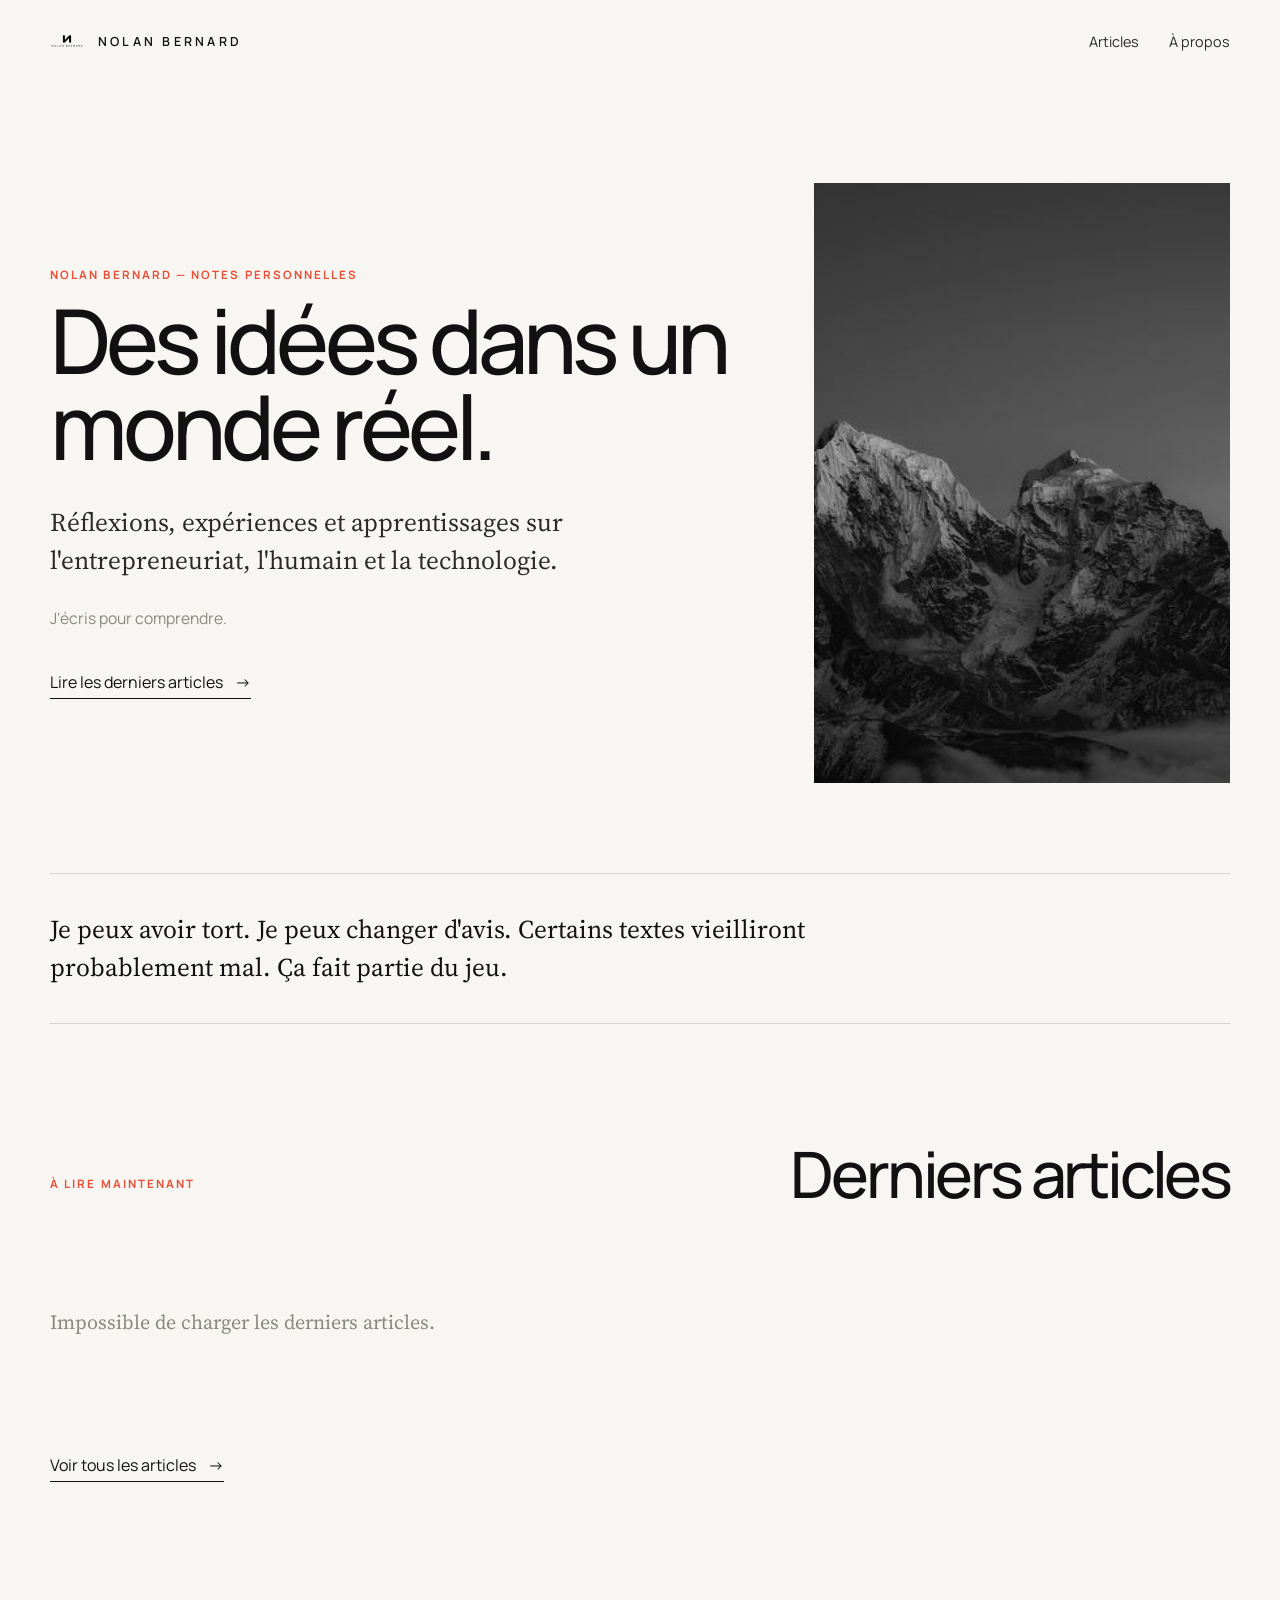
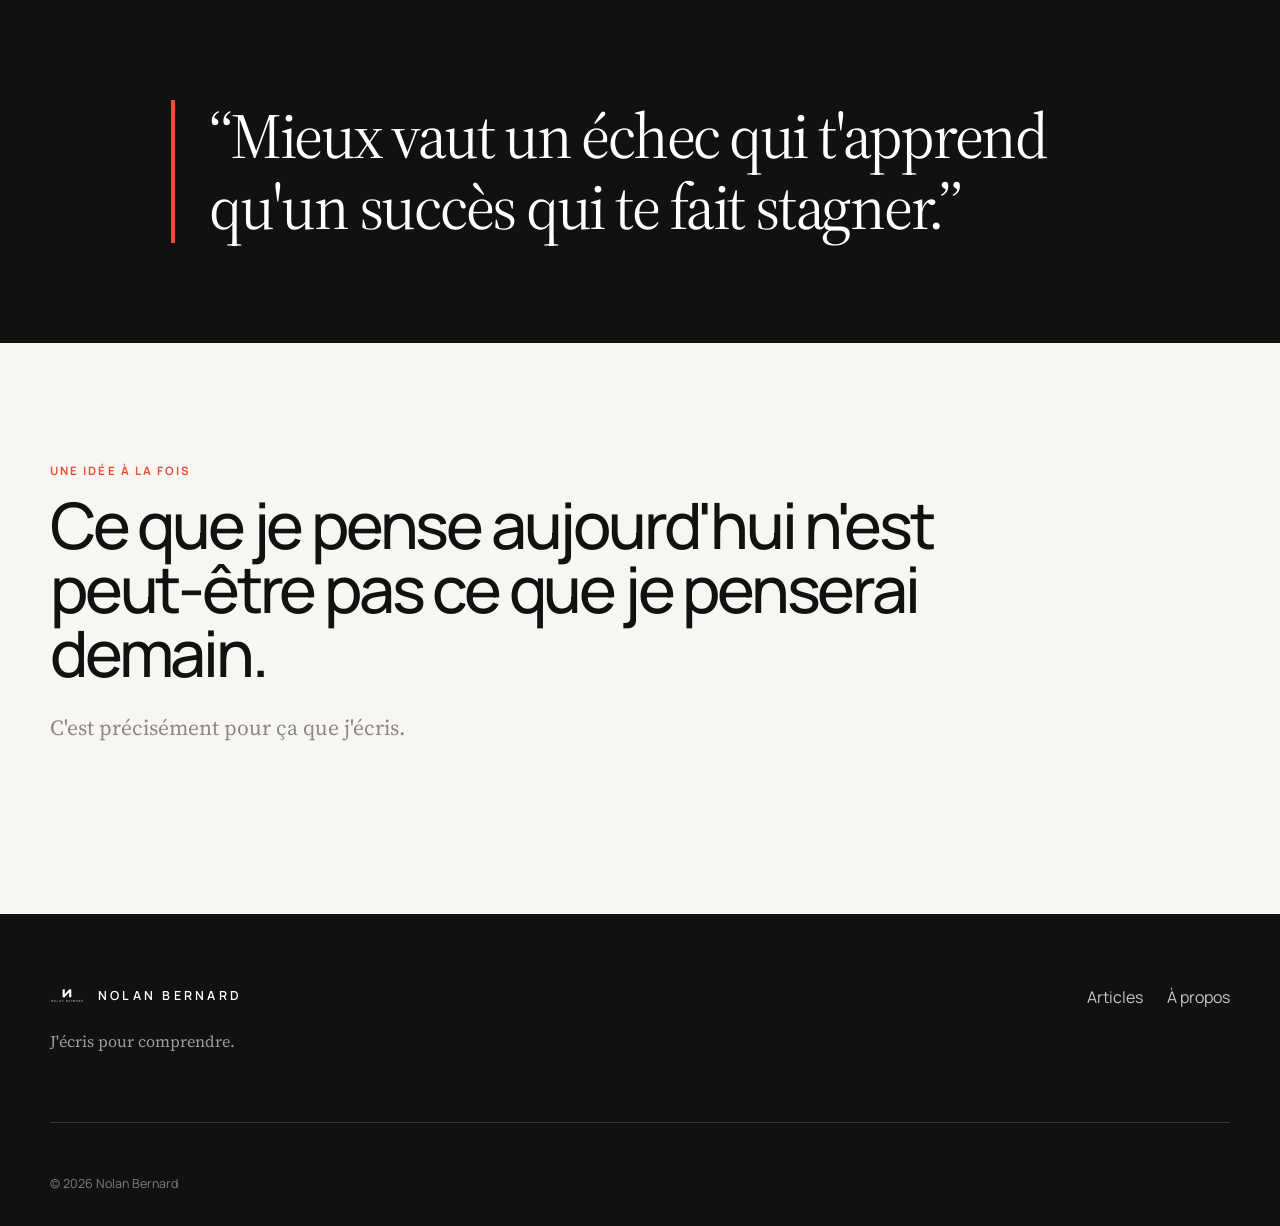
==== commit 1ff62ece: "Update index.html" ====
--- a/index.html
+++ b/index.html
@@ -109,7 +109,7 @@
         data-nav
       >
 
-        <a href="articles.html">
+        <a href="article.html">
           Articles
         </a>
 
@@ -202,7 +202,7 @@
   <div id="home-latest-articles"></div>
 
   <div class="section-end reveal">
-    <a class="text-link" href="articles.html">
+    <a class="text-link" href="article.html">
       Voir tous les articles
       <span aria-hidden="true">→</span>
     </a>
@@ -285,7 +285,7 @@
 
       <div class="footer-links">
 
-        <a href="articles.html">
+        <a href="article.html">
           Articles
         </a>
 
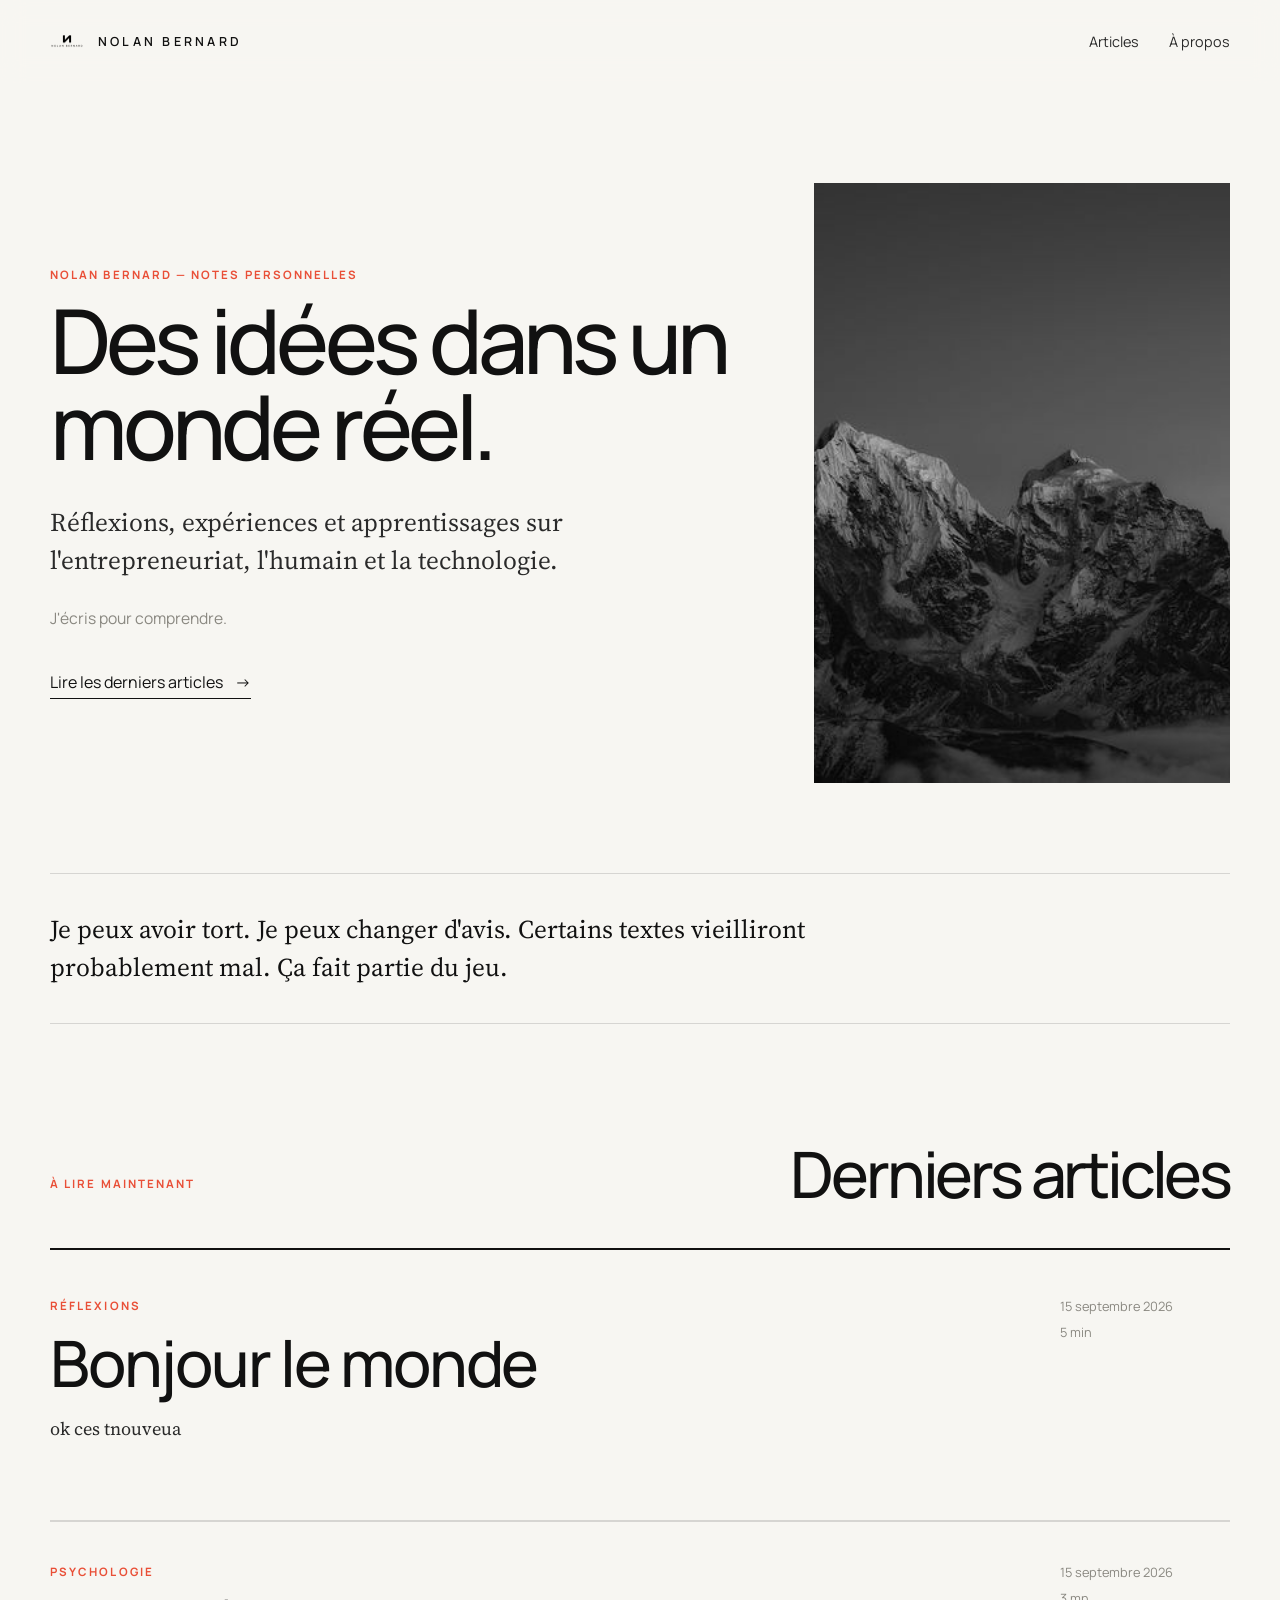
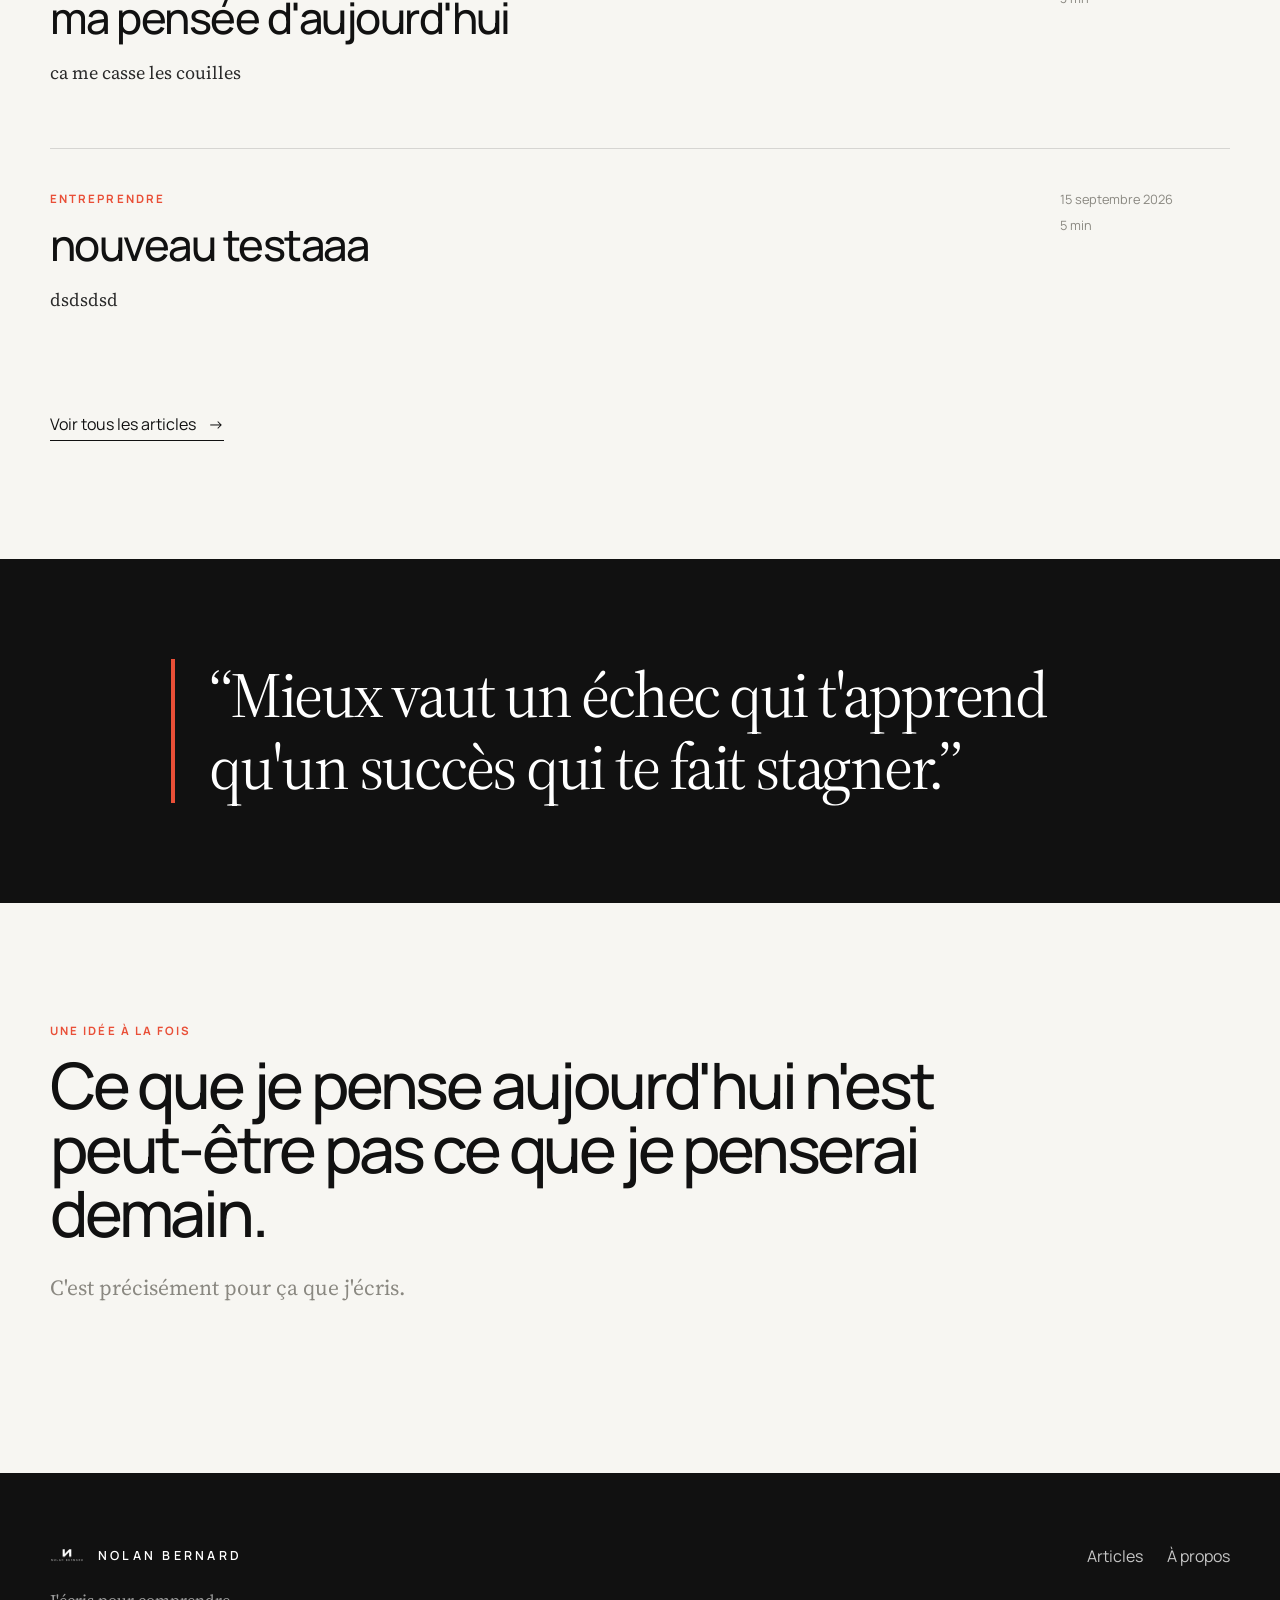
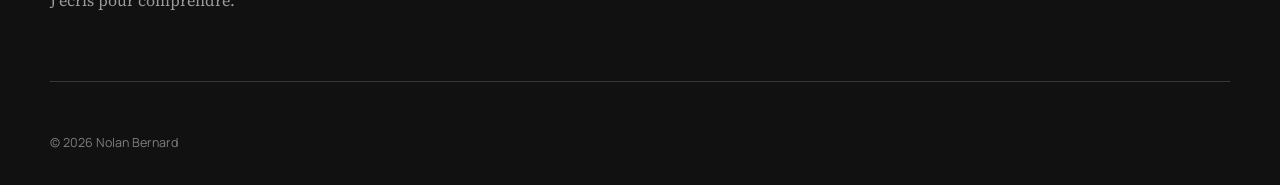
==== commit a6ac0af8: "Update index.html" ====
--- a/index.html
+++ b/index.html
@@ -6,7 +6,7 @@
 
   <meta name="viewport" content="width=device-width, initial-scale=1.0">
 
-  <title>Nolan Bernard — Des idées dans un monde réel.</title>
+  <title>Nolan Bernard — <h1 id="home-hero-title">Des idées dans un monde réel.</h1></title>
 
   <meta
     name="description"
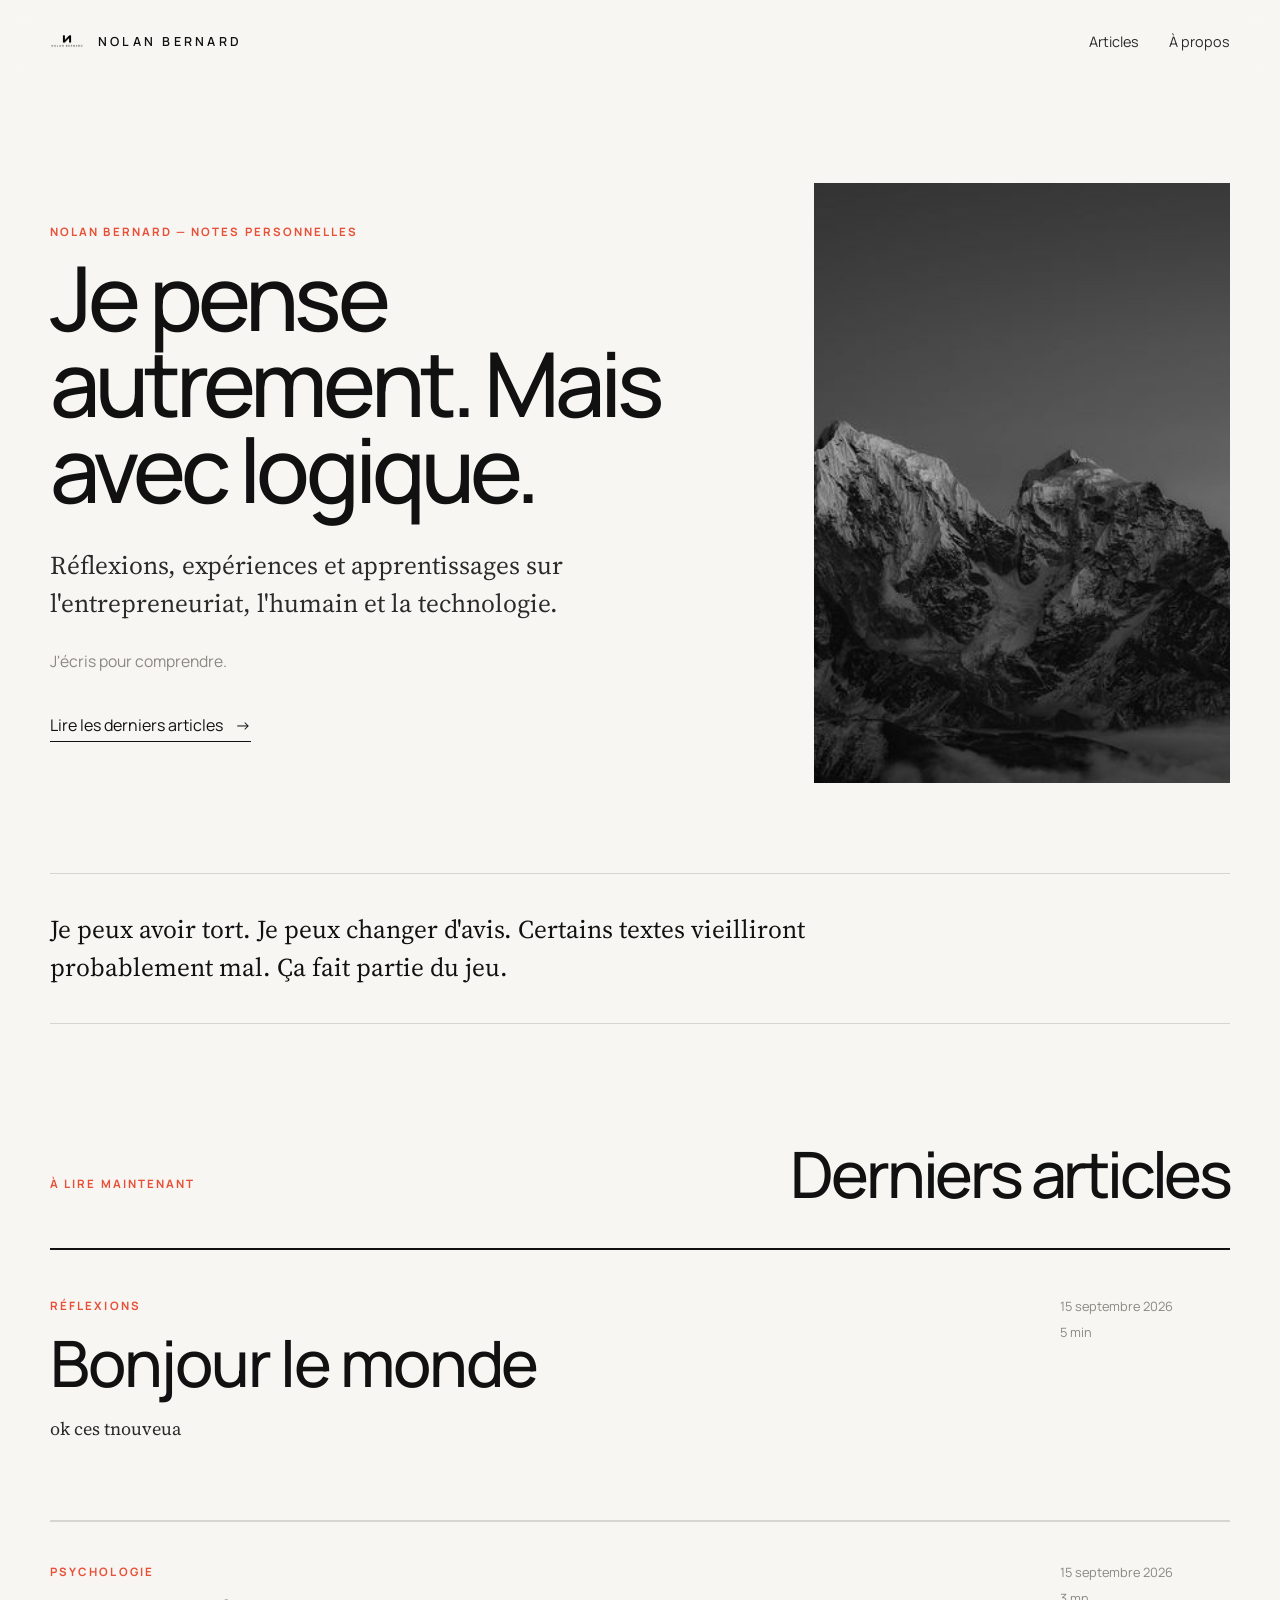
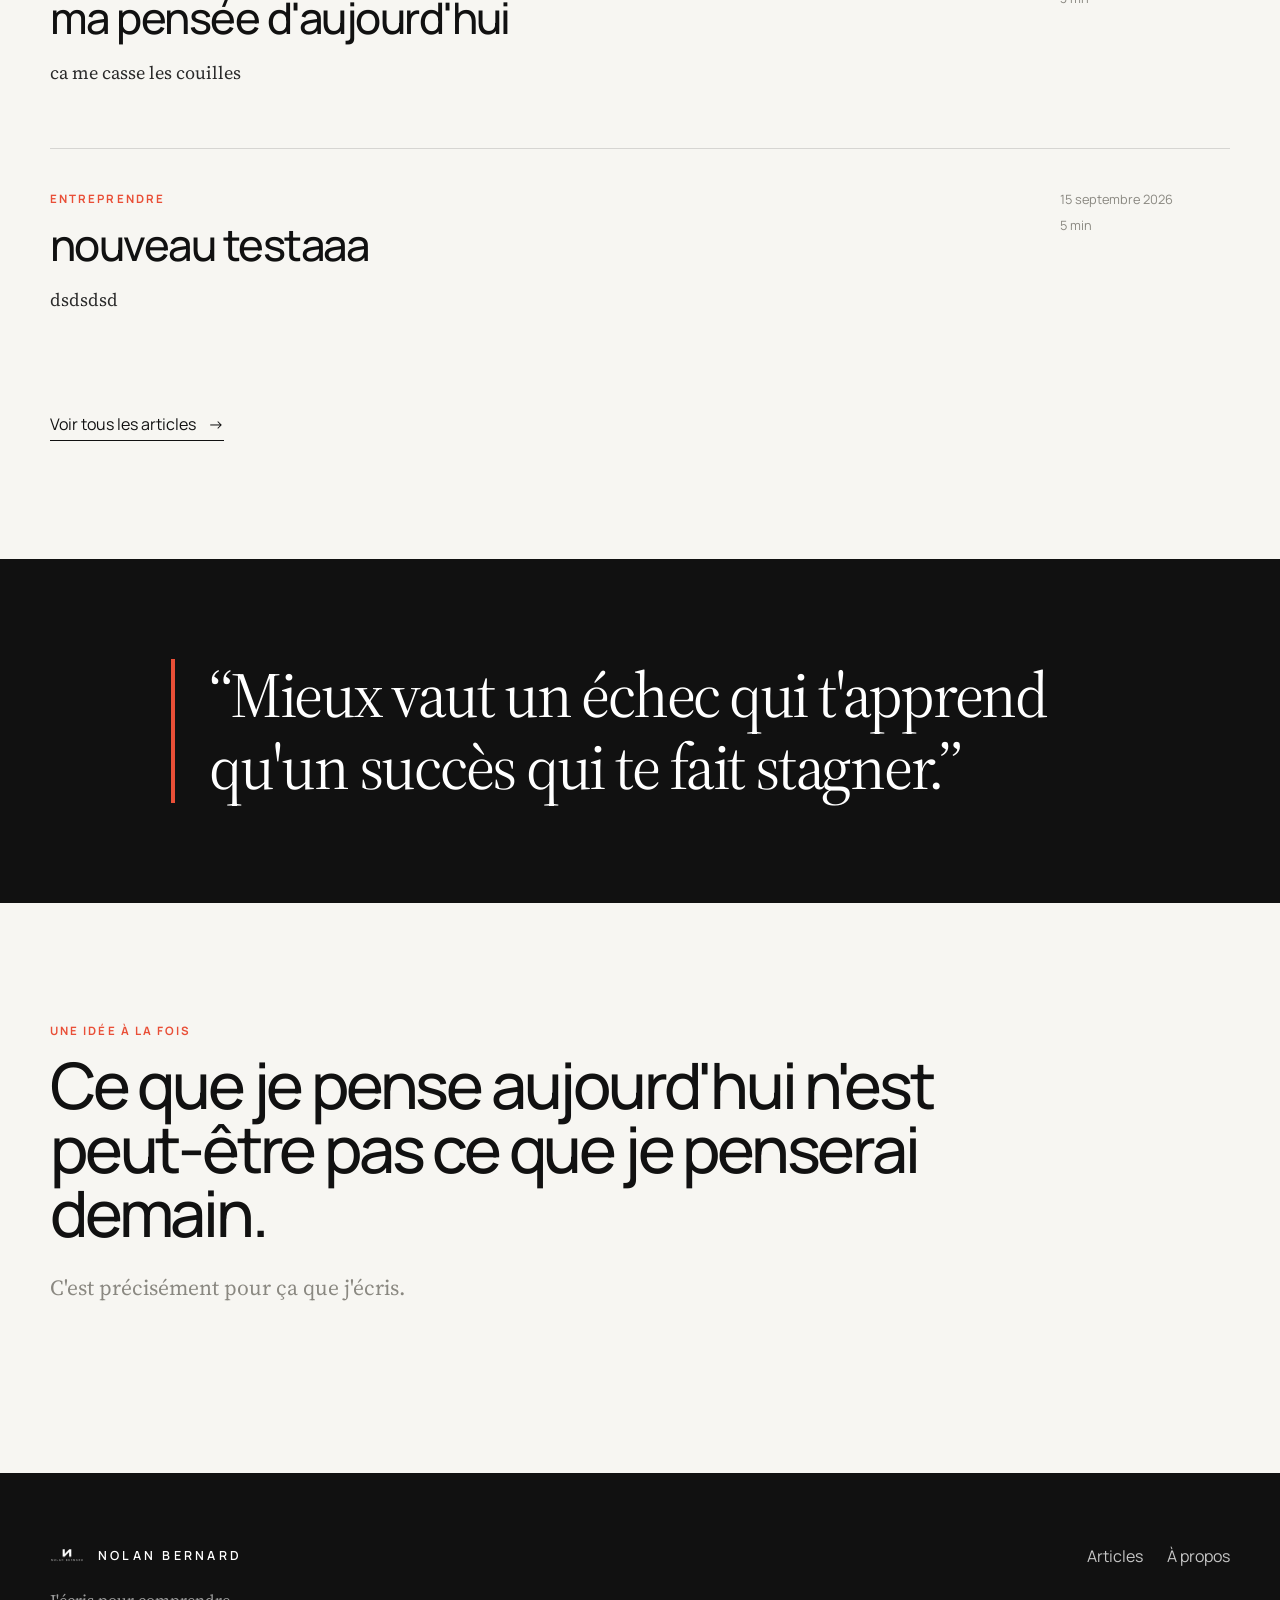
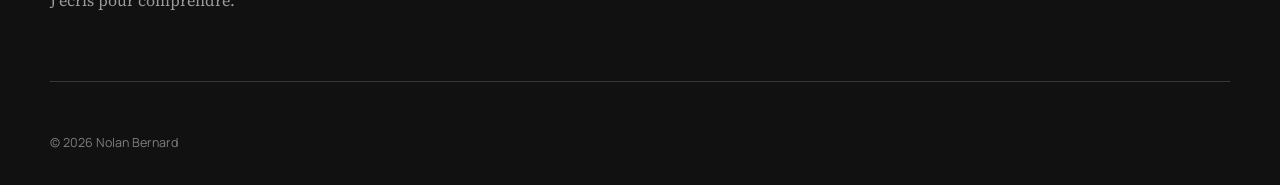
==== commit 9e41b7e2: "Update index.html" ====
--- a/index.html
+++ b/index.html
@@ -6,7 +6,7 @@
 
   <meta name="viewport" content="width=device-width, initial-scale=1.0">
 
-  <title>Nolan Bernard — <h1 id="home-hero-title">Des idées dans un monde réel.</h1></title>
+  <title>Nolan Bernard — Des idées dans un monde réel.</title>
 
   <meta
     name="description"
@@ -137,7 +137,7 @@
         </p>
 
         <h1>
-          Des idées dans un monde réel.
+          <h1 id="home-hero-title">Des idées dans un monde réel.</h1>
         </h1>
 
         <p class="hero-lead">
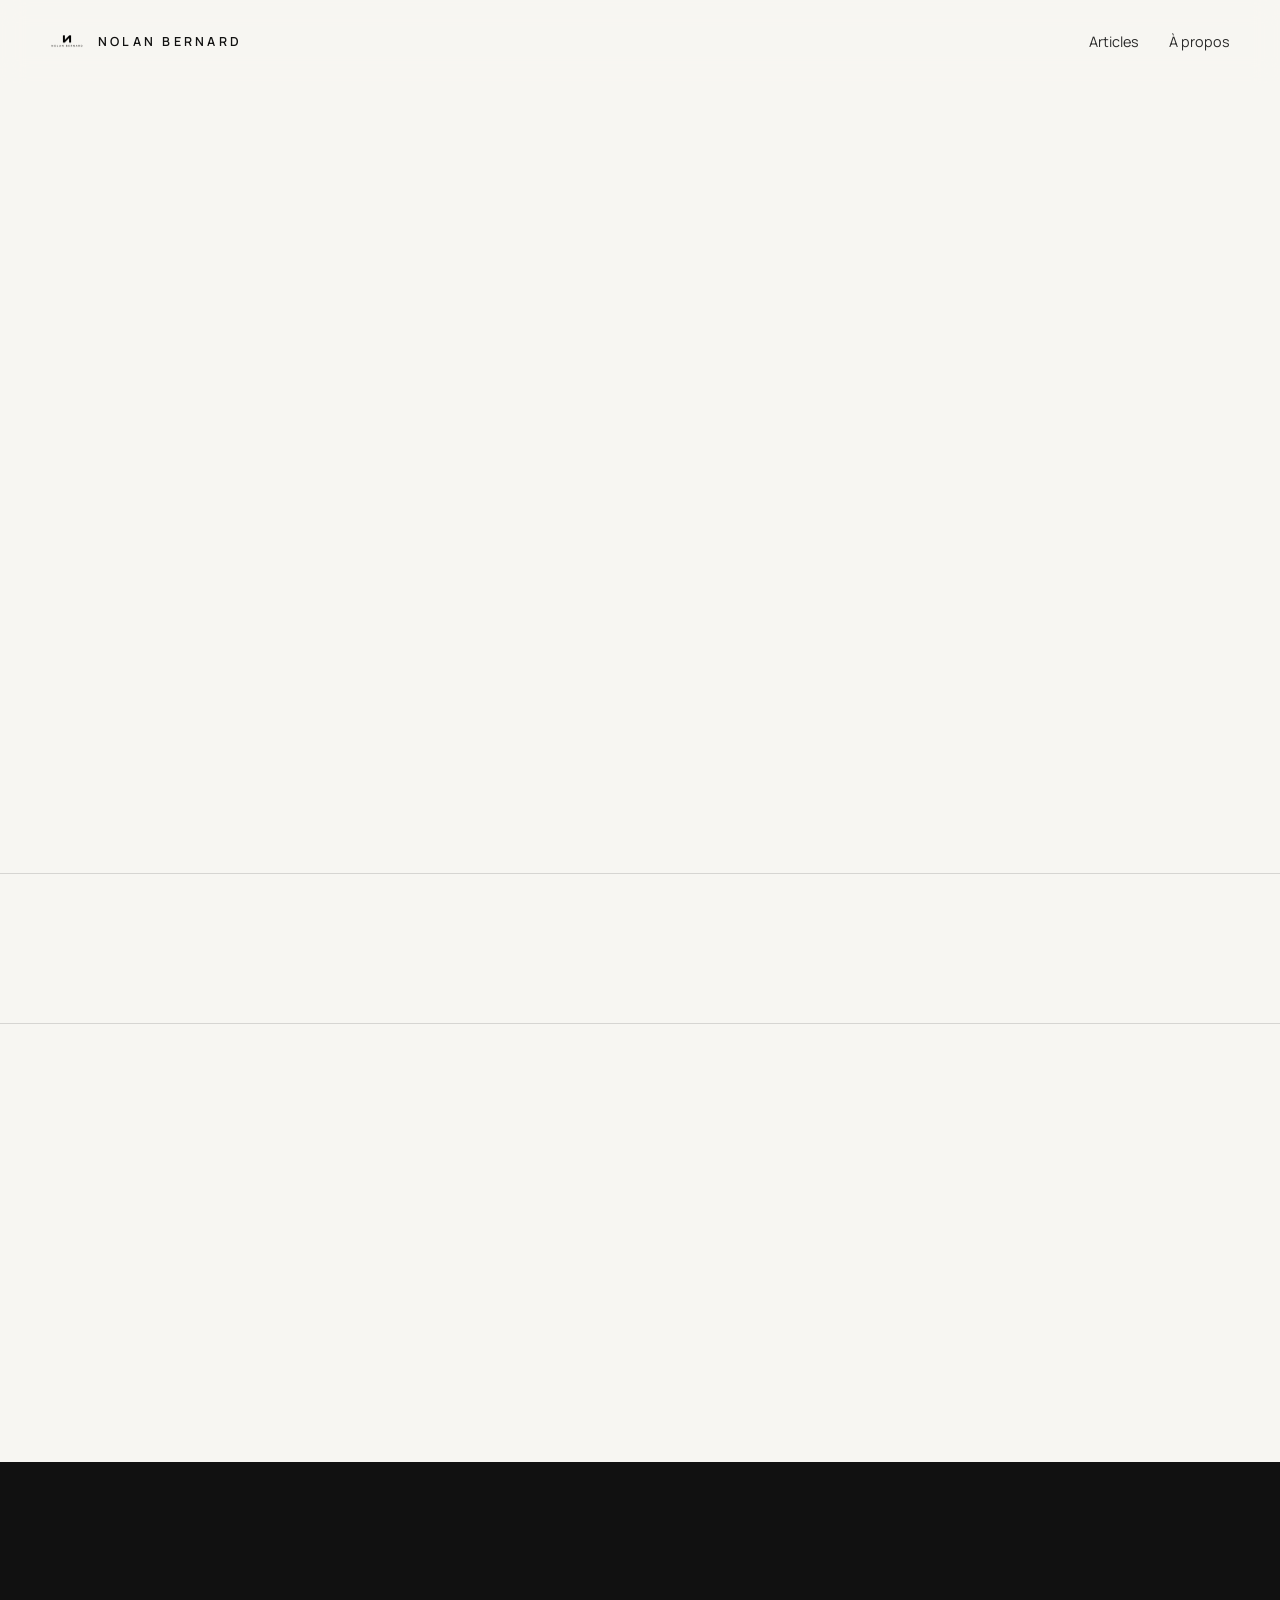
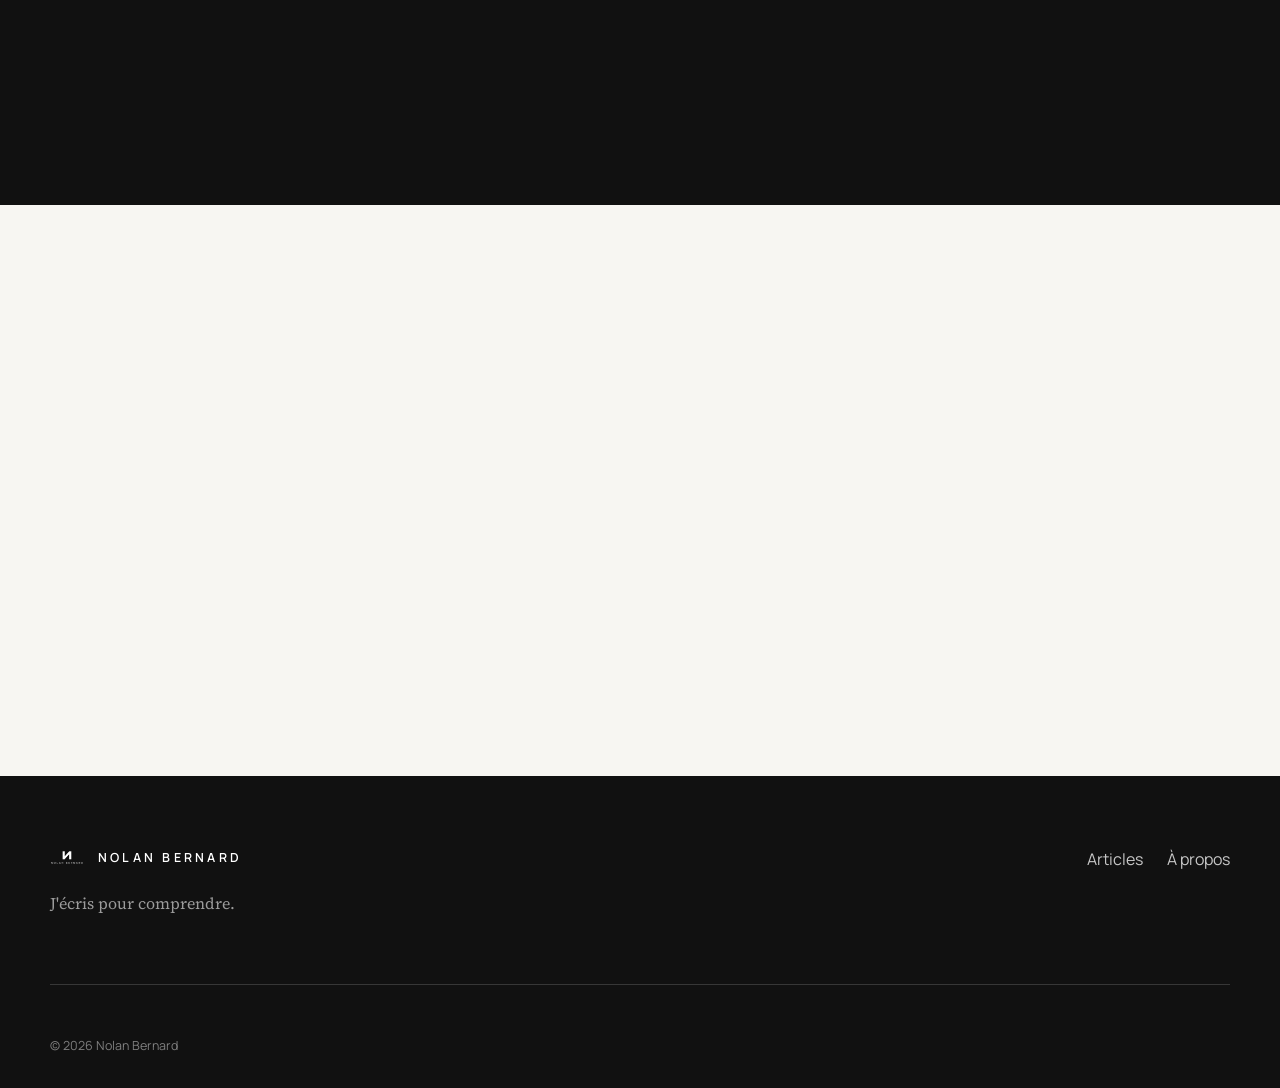
==== commit 77c47f3c: "Update index.html" ====
--- a/index.html
+++ b/index.html
@@ -4,82 +4,63 @@
 <head>
   <meta charset="UTF-8">
 
-  <meta name="viewport" content="width=device-width, initial-scale=1.0">
-
-  <title>Nolan Bernard — Des idées dans un monde réel.</title>
+  <meta
+    name="viewport"
+    content="width=device-width, initial-scale=1.0"
+  >
+
+  <title>Nolan Bernard — Notes personnelles</title>
 
   <meta
     name="description"
-    content="Réflexions, expériences et apprentissages sur l'entrepreneuriat, l'humain et la technologie. J'écris pour comprendre."
-  >
-
-  <meta
-    property="og:title"
-    content="Nolan Bernard — Des idées dans un monde réel."
-  >
-
+    content="Réflexions, expériences et apprentissages sur l'entrepreneuriat, l'humain et la technologie."
+  >
+
+  <meta property="og:title" content="Nolan Bernard">
   <meta
     property="og:description"
-    content="Réflexions, expériences et apprentissages sur l'entrepreneuriat, l'humain et la technologie."
-  >
-
+    content="Des idées dans un monde réel."
+  >
   <meta property="og:type" content="website">
-
-  <meta
-    property="og:image"
-    content="assets/logo-black.png"
-  >
-
-  <meta
-    property="og:url"
-    content="https://nolanbernard.fr/"
-  >
+  <meta property="og:image" content="assets/logo-black.png">
 
   <link
     rel="icon"
+    type="image/png"
     href="assets/favicon.png"
-    type="image/png"
-  >
-
-  <link
-    rel="preconnect"
-    href="https://fonts.googleapis.com"
-  >
-
-  <link
-    rel="preconnect"
-    href="https://fonts.gstatic.com"
-    crossorigin
-  >
+  >
+
+  <link rel="preconnect" href="https://fonts.googleapis.com">
+  <link rel="preconnect" href="https://fonts.gstatic.com" crossorigin>
 
   <link
     href="https://fonts.googleapis.com/css2?family=Manrope:wght@400;500;600;700&family=Source+Serif+4:opsz,wght@8..60,400;8..60,500;8..60,600&display=swap"
     rel="stylesheet"
   >
 
-  <link
-    rel="stylesheet"
-    href="style.css"
-  >
+  <link rel="stylesheet" href="style.css">
+
+  <script src="script.js" defer></script>
 </head>
 
 <body>
 
-  <header class="site-header" data-header>
-
-    <div class="shell header-inner">
+  <!-- HEADER -->
+
+  <header class="site-header">
+
+    <div class="header-inner shell">
 
       <a
         class="brand"
         href="index.html"
-        aria-label="Accueil Nolan Bernard"
+        aria-label="Nolan Bernard — Accueil"
       >
 
         <img
+          class="brand-logo"
           src="assets/logo-black.png"
-          alt="Logo Nolan Bernard"
-          class="brand-logo"
-          onerror="this.hidden=true"
+          alt="Nolan Bernard"
         >
 
         <span class="brand-wordmark">
@@ -87,6 +68,7 @@
         </span>
 
       </a>
+
 
       <button
         class="menu-toggle"
@@ -94,22 +76,19 @@
         aria-label="Ouvrir le menu"
         aria-expanded="false"
         aria-controls="main-nav"
-        data-menu-toggle
-      >
-
+      >
         <span></span>
         <span></span>
-
       </button>
+
 
       <nav
         class="main-nav"
         id="main-nav"
         aria-label="Navigation principale"
-        data-nav
-      >
-
-        <a href="article.html">
+      >
+
+        <a href="articles.html">
           Articles
         </a>
 
@@ -124,106 +103,162 @@
   </header>
 
 
+  <!-- CONTENU PRINCIPAL -->
+
   <main>
 
+
     <!-- HERO -->
 
-    <section class="hero shell reveal">
-
-      <div class="hero-copy">
-
-        <p class="eyebrow">
+    <section class="hero shell">
+
+      <div class="reveal">
+
+        <p
+          class="eyebrow"
+          data-home="heroEyebrow"
+        >
           Nolan Bernard — Notes personnelles
         </p>
 
-        <h1>
-          <h1 id="home-hero-title">Des idées dans un monde réel.</h1>
+
+        <h1 data-home="heroTitle">
+          Des idées dans un monde réel.
         </h1>
 
-        <p class="hero-lead">
+
+        <p
+          class="hero-lead"
+          data-home="heroText"
+        >
           Réflexions, expériences et apprentissages sur
           l'entrepreneuriat, l'humain et la technologie.
         </p>
 
-        <p class="hero-manifesto">
+
+        <p
+          class="hero-manifesto"
+          data-home="heroNote"
+        >
           J'écris pour comprendre.
         </p>
+
 
         <a
           class="text-link"
           href="#derniers-articles"
-        >
-          Lire les derniers articles
-          <span aria-hidden="true">→</span>
-        </a>
-
-      </div>
-
-
-      <div class="hero-visual">
-
-        <img
-          src="images/montagne.jpeg"
-          alt="Paysage de montagne"
-          class="hero-image"
-        >
-
-      </div>
-
-    </section>
+          data-home="heroButtonText"
+          data-home-href="heroButtonUrl"
+        >
+          Lire les derniers articles →
+        </a>
+
+      </div>
+
+
+      <div class="hero-visual reveal">
+
+        <div class="visual-frame">
+
+          <img
+            src="images/montagne.jpeg"
+            alt="Paysage de montagne"
+            data-home-src="heroImage"
+          >
+
+        </div>
+
+      </div>
+
+    </section>
+
 
 
     <!-- MANIFESTE -->
 
+    <section class="editorial-break">
+
+      <div class="shell reveal">
+
+        <p data-home="manifestoText">
+          Je peux avoir tort. Je peux changer d'avis.
+          Certains textes vieilliront probablement mal.
+          Ça fait partie du jeu.
+        </p>
+
+      </div>
+
+    </section>
+
+
+
+    <!-- DERNIERS ARTICLES -->
+
     <section
-      class="editorial-break shell reveal"
-      aria-label="Manifeste"
+      class="articles-section shell"
+      id="derniers-articles"
     >
 
-      <p>
-        Je peux avoir tort.
-        Je peux changer d'avis.
-        Certains textes vieilliront probablement mal.
-        Ça fait partie du jeu.
-      </p>
-
-    </section>
-
-
-    <!-- ARTICLES -->
-
-<section class="articles-section shell" id="derniers-articles">
-
-  <div class="section-heading reveal">
-    <p class="eyebrow">À lire maintenant</p>
-    <h2>Derniers articles</h2>
-  </div>
-
-  <div id="home-latest-articles"></div>
-
-  <div class="section-end reveal">
-    <a class="text-link" href="article.html">
-      Voir tous les articles
-      <span aria-hidden="true">→</span>
-    </a>
-  </div>
-
-</section>
+      <div class="section-heading reveal">
+
+        <div>
+
+          <p
+            class="eyebrow"
+            data-home="articlesEyebrow"
+          >
+            À lire maintenant
+          </p>
+
+
+          <h2 data-home="articlesTitle">
+            Derniers articles
+          </h2>
+
+        </div>
+
+      </div>
+
+
+      <!--
+        Les articles sont automatiquement
+        insérés ici par script.js
+      -->
+
+      <div id="home-latest-articles"></div>
+
+
+      <div class="section-end reveal">
+
+        <a
+          class="text-link"
+          href="articles.html"
+          data-home="articlesButtonText"
+        >
+          Voir tous les articles →
+        </a>
+
+      </div>
+
+    </section>
+
+
 
     <!-- CITATION -->
 
-    <section class="quote-band reveal">
-
-      <div class="shell quote-band-inner">
-
-        <span
+    <section class="quote-band">
+
+      <div class="quote-band-inner shell reveal">
+
+        <div
           class="quote-rule"
           aria-hidden="true"
-        ></span>
-
-        <blockquote>
-          “Mieux vaut un échec qui t'apprend
-          qu'un succès qui te fait stagner.”
+        ></div>
+
+
+        <blockquote data-home="quote">
+          Mieux vaut un échec qui t'apprend
+          qu'un succès qui te fait stagner.
         </blockquote>
 
       </div>
@@ -231,20 +266,27 @@
     </section>
 
 
-    <!-- FIN -->
+
+    <!-- BLOC FINAL -->
 
     <section class="closing-note shell reveal">
 
-      <p class="eyebrow">
+      <p
+        class="eyebrow"
+        data-home="closingEyebrow"
+      >
         Une idée à la fois
       </p>
 
-      <h2>
+
+      <h2 data-home="closingTitle">
         Ce que je pense aujourd'hui
-        n'est peut-être pas ce que je penserai demain.
+        n'est peut-être pas ce que
+        je penserai demain.
       </h2>
 
-      <p>
+
+      <p data-home="closingText">
         C'est précisément pour ça que j'écris.
       </p>
 
@@ -253,21 +295,24 @@
   </main>
 
 
+
+  <!-- FOOTER -->
+
   <footer class="site-footer">
 
-    <div class="shell footer-grid">
+    <div class="footer-grid shell">
 
       <div>
 
         <a
           class="footer-brand"
           href="index.html"
+          aria-label="Nolan Bernard — Accueil"
         >
 
           <img
             src="assets/logo-white.png"
-            alt="Logo Nolan Bernard"
-            onerror="this.hidden=true"
+            alt="Nolan Bernard"
           >
 
           <span>
@@ -276,16 +321,20 @@
 
         </a>
 
-        <p>
+
+        <p data-home="footerText">
           J'écris pour comprendre.
         </p>
 
       </div>
 
 
-      <div class="footer-links">
-
-        <a href="article.html">
+      <nav
+        class="footer-links"
+        aria-label="Navigation pied de page"
+      >
+
+        <a href="articles.html">
           Articles
         </a>
 
@@ -293,14 +342,14 @@
           À propos
         </a>
 
-      </div>
+      </nav>
 
 
       <div class="footer-bottom">
 
-        <span>
-          © <span data-year></span> Nolan Bernard
-        </span>
+        ©
+        <span id="year">2026</span>
+        Nolan Bernard
 
       </div>
 
@@ -308,12 +357,6 @@
 
   </footer>
 
-
-  <script
-    src="script.js"
-    defer
-  ></script>
-
 </body>
 
 </html>
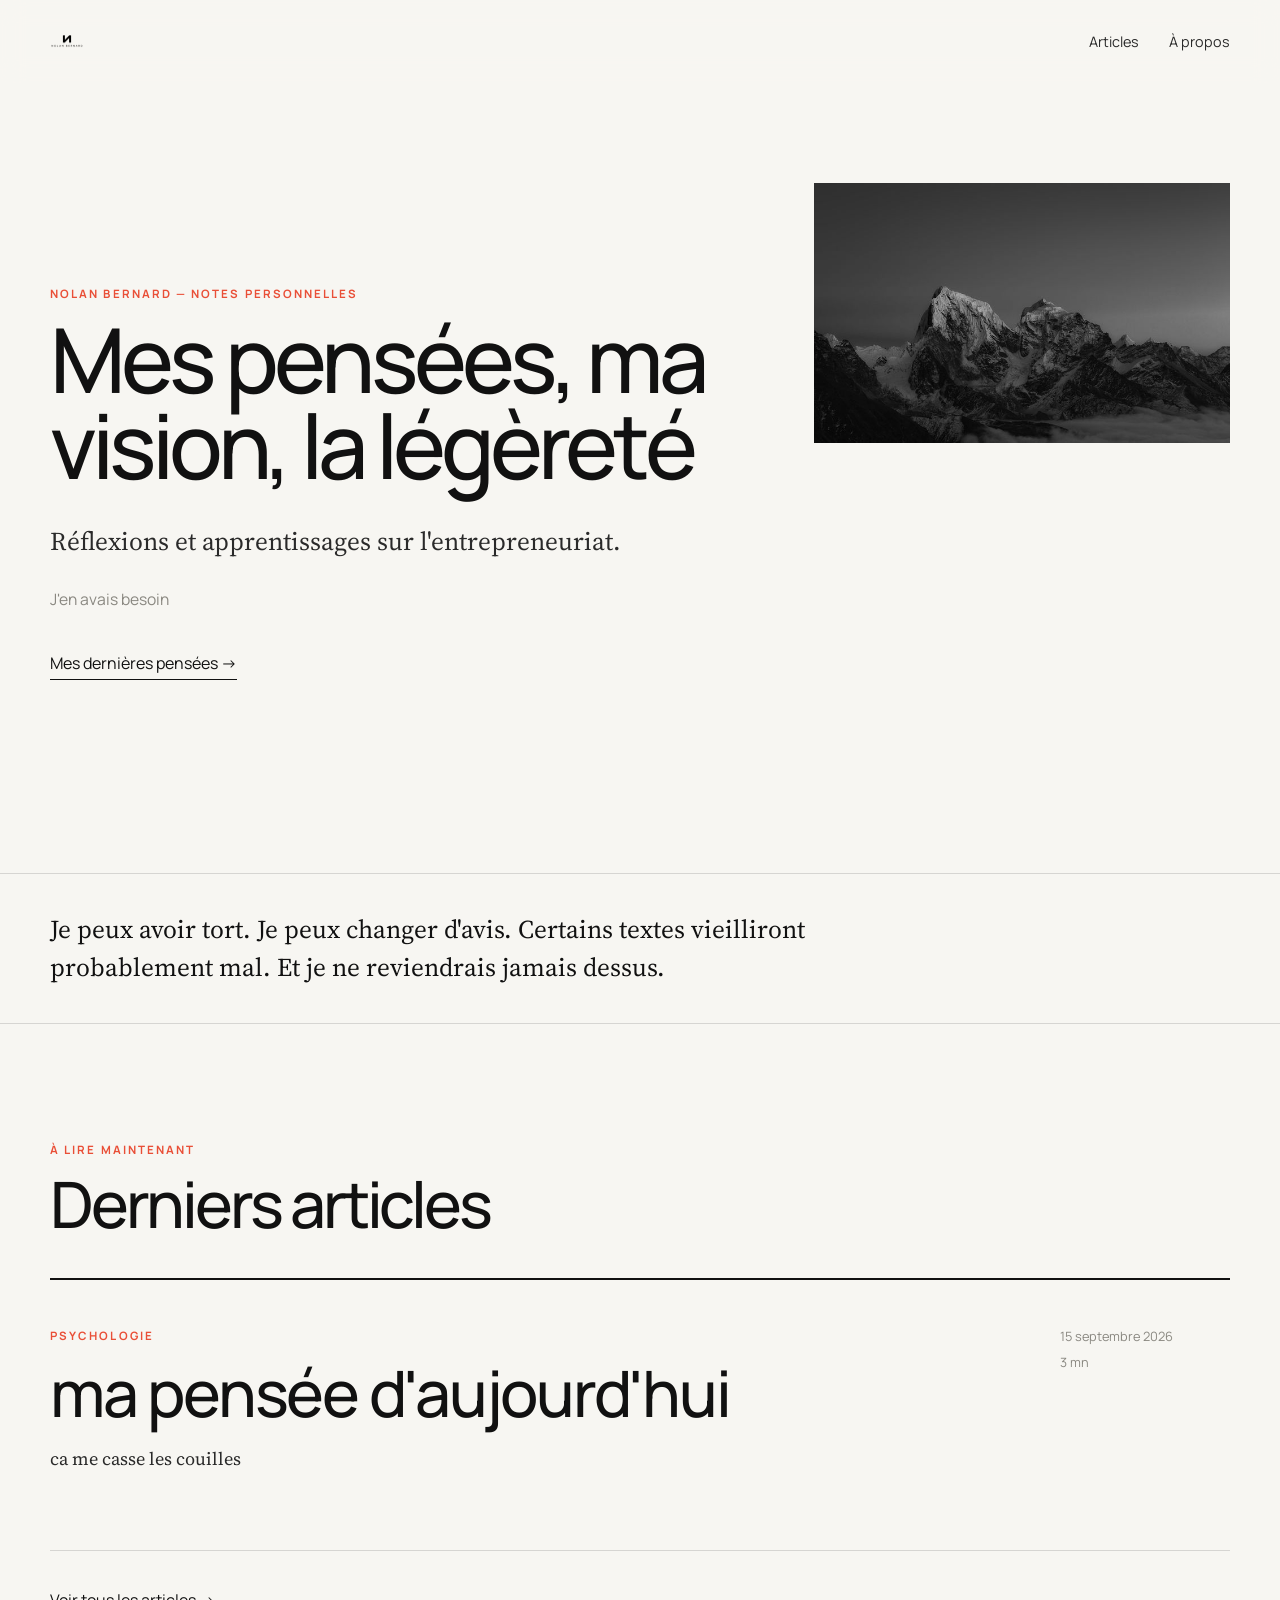
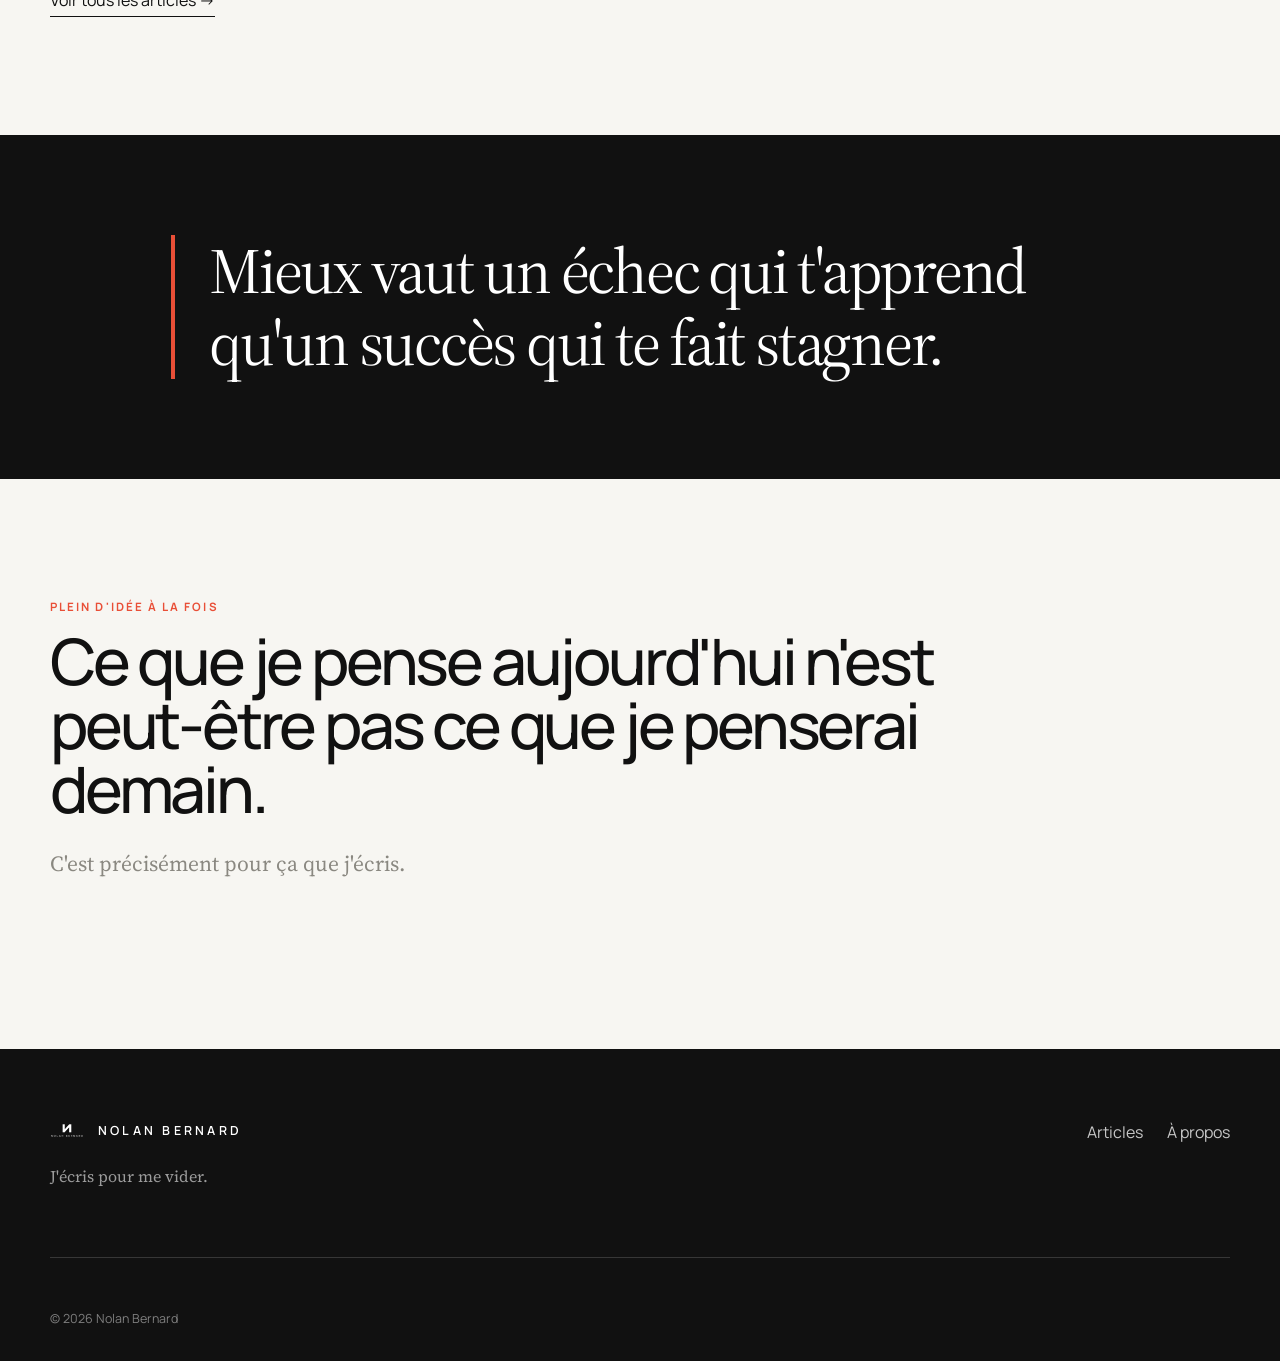
==== commit 5d32e053: "Update index.html" ====
--- a/index.html
+++ b/index.html
@@ -63,9 +63,6 @@
           alt="Nolan Bernard"
         >
 
-        <span class="brand-wordmark">
-          NOLAN BERNARD
-        </span>
 
       </a>
 
